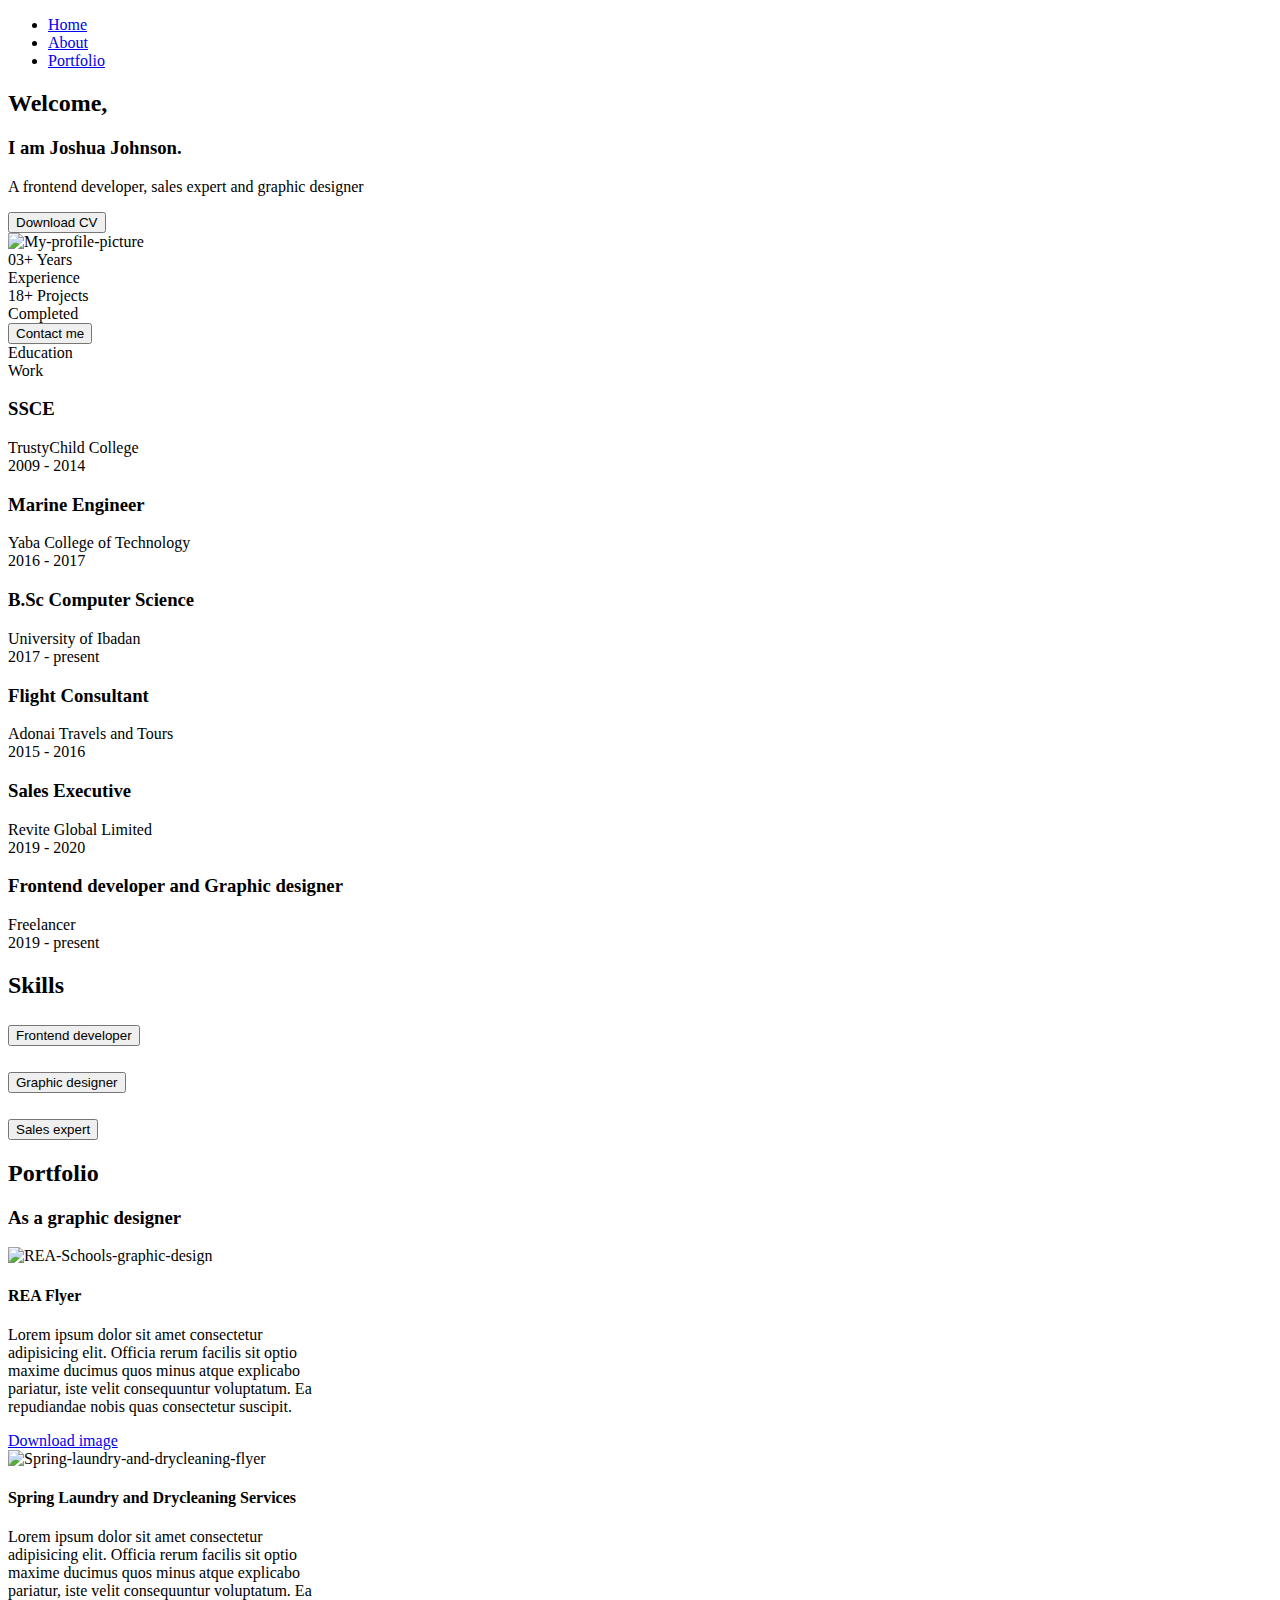
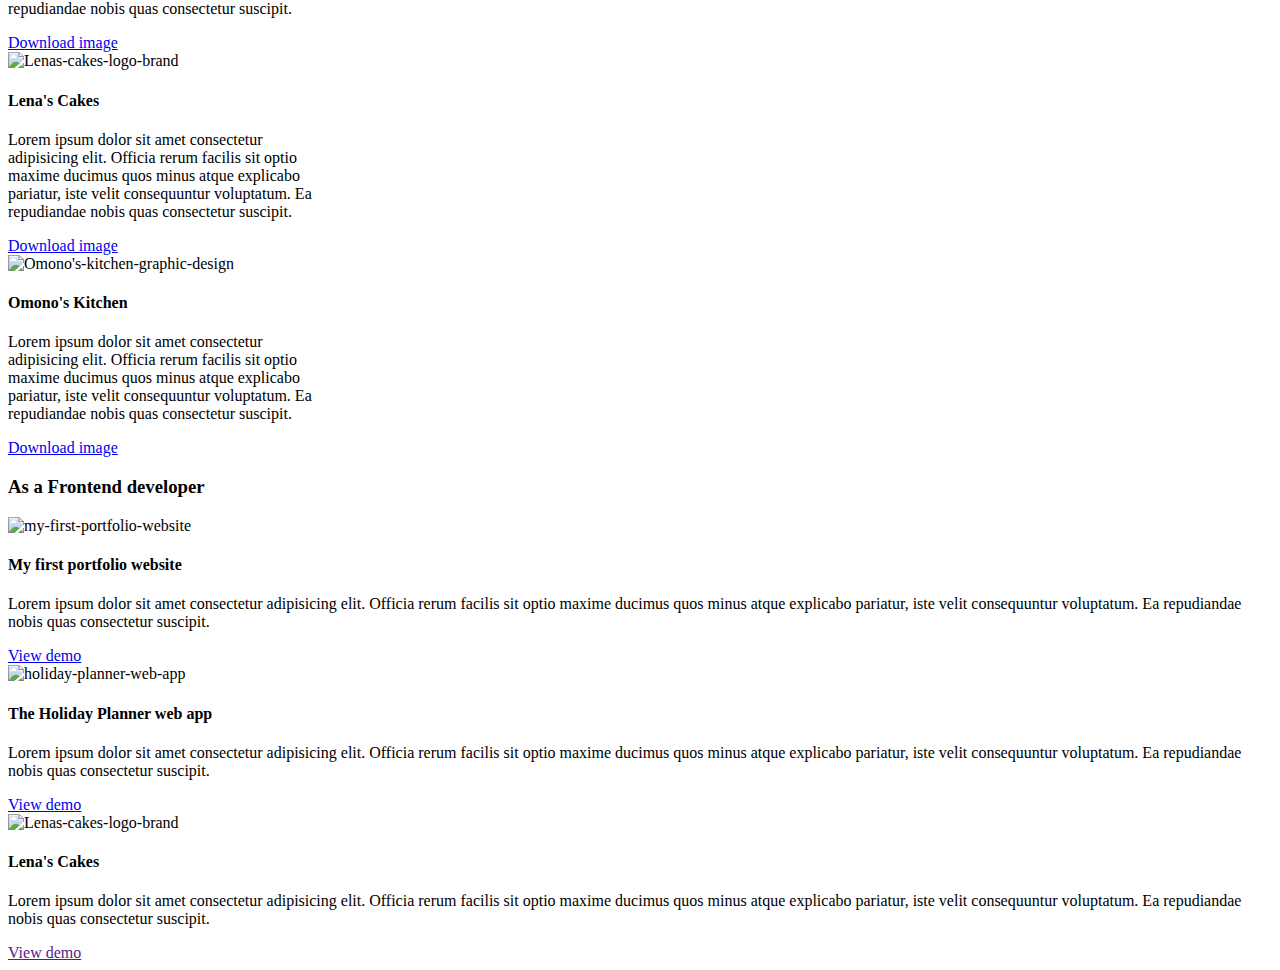
==== portfolio.html @ 2b6345bd "Add files via upload" ====
<!DOCTYPE html>
<html lang="en">
<head>
    <meta charset="UTF-8">
    <meta name="viewport" content="width=device-width, initial-scale=1.0">
    <meta http-equiv="X-UA-Compatible" content="IE=edge">
    <title>Joshua's Portfolio</title>
    <link rel="stylesheet" href="css/bootstrap.min.css">
    <link rel="stylesheet" href="css/portfolio.css">
    <script src="https://kit.fontawesome.com/d2d33bd796.js" crossorigin="anonymous"></script>
    <link rel="stylesheet" href="font-awesome-4.7.0/css/font-awesome.min.css">
    <link rel="stylesheet" href="css/swiper-bundle.min.css"> 
</head>
<body>
    <header class="header" id="header">
        <nav class="container nav">
            <!-- <a href="#" class="nav_logo">Joshua</a> -->

            <div class="nav_menu" id="nav-menu">
                <ul class="nav_list grid">
                    <li class="nav_item">
                        <a href="#home" class="nav_link"><i class="fa fa-home nav_icon" aria-hidden="true"></i>Home</a>
                    </li>
                    <li class="nav_item">
                        <a href="#about" class="nav_link"><i class="fa fa-user nav_icon" aria-hidden="true"></i>About</a>
                    </li>
                    <li class="nav_item">
                        <a href="#portfolio" class="nav_link"><i class="fa fa-briefcase nav_icon" aria-hidden="true"></i>Portfolio</a>
                    </li>
                </ul>
                <i class="fa fa-times nav_close d-lg-none" id="nav-close" aria-hidden="true"></i>
            </div>
            <div class="nav_btns">
                <div class="nav_toggle d-lg-none" id="nav-toggle">
                    <i class="fa fa-bars" aria-hidden="true"></i>
                </div>
            </div>

        </nav>
    </header>

    <!-- HOME SECTION OF PAGE -->
    <section class="home-section section" id="home">
    <div class="container row">
        <div class="home-data col-sm-12 col-lg-6">
        <h2 class="section-header">Welcome,</h2>
        <h3 class="section-subheader">I am Joshua Johnson.</h3>
        <p class="section-description">A frontend developer, sales expert and graphic designer</p>
        <a href="assets/Joshua's resume.pdf" download><button class="btn btn-home">Download CV
            <i class="fa fa-download" aria-hidden="true"></i>
        </button></a>
        </div>
        <div class="profile-img col-sm-12 col-lg-6">
            <img src="images/profile-pic.png" alt="My-profile-picture">      
        </div>
        <div class="info row">
            <div class="exp_info col-6">
                <span class="exp_info-years">
                    03+
                </span>
                <span class="exp_info-description">
                    Years <br> Experience
                </span>
            </div>

            <div class="exp_info col-6">
                <span class="exp_info-years">
                    18+
                </span>
                <span class="exp_info-description">
                    Projects <br> Completed
                </span>
            </div>
        </div>
        <div class="info-btn">
            <button class="btn btn-home">Contact me
                <i class="fa fa-envelope" aria-hidden="true"></i>
            </button>
        </div>
    </div>
    </section>

    <!-- ---ABOUT SECTION OF THE PAGE--- -->
    <section class="about-section section" id="about">
        <div class="container row">
            <!-- ----EDUCATION AND WORK EXPERIENCE---- -->
            <div class="edu-exp">
                <div class="edu-btn btn selected edu underline" data-target="#education">
                    <i class="fa fa-graduation-cap exp-icon" aria-hidden="true"></i>
                    Education
                </div>

                <div class="edu-btn btn work" data-target="#work">
                    <i class="fa fa-briefcase exp-icon" aria-hidden="true"></i>
                    Work
                </div>
            </div>

                <div class="edu-sections">
            <!-- ----EDUCATIONAL EXPERIENCE---- -->
                    <div class="edu-content selected" data-content id="education">
                <!-- ----EDUCATIONAL EXPERIENCE 1---- -->
                        <div class="edu-data">
                            <div>
                                <h3 class="edu-title">SSCE</h3>
                                    <span class="edu-subtitle">
                                        TrustyChild College
                                    </span>
                            <div class="edu-calendar text-muted">
                                <i class="fa fa-calendar" aria-hidden="true"></i>
                                2009 - 2014
                            </div>
                        </div>
                        <div>
                            <span class="edu-rounder"></span>
                            <span class="edu-line"></span>
                        </div>
                    </div>
                     <!-- ----EDUCATIONAL EXPERIENCE 2---- -->
                        <div class="edu-data">
                            <div></div>
                            <div>
                                <span class="edu-rounder"></span>
                                <span class="edu-line"></span>
                            </div>
                            <div>
                                <h3 class="edu-title">Marine Engineer</h3>
                                    <span class="edu-subtitle">
                                        Yaba College of Technology
                                    </span>
                            <div class="edu-calendar text-muted">
                                <i class="fa fa-calendar" aria-hidden="true"></i>
                                2016 - 2017
                            </div>
                            </div>
                    </div>
                     <!-- ----EDUCATIONAL EXPERIENCE 3---- -->
                        <div class="edu-data">
                            <div>
                                <h3 class="edu-title">B.Sc Computer Science</h3>
                                    <span class="edu-subtitle">
                                       University of Ibadan
                                    </span>
                            <div class="edu-calendar text-muted">
                                <i class="fa fa-calendar" aria-hidden="true"></i>
                                2017 - present
                            </div>
                            </div>
                        <div>
                            <span class="edu-rounder"></span>
                            <!-- <span class="edu-line"></span> -->
                        </div>
                    </div>
                    </div> <!-- ---- END OF EDUCATIONAL EXPERIENCE---- -->

                    <!-- ----WORK EXPERIENCE---- -->
                    <div class="edu-content" data-content id="work">
                    <!-- ----WORK EXPERIENCE 1---- -->
                    <div class="edu-data">
                        <div>
                            <h3 class="edu-title">Flight Consultant</h3>
                                <span class="edu-subtitle">
                                   Adonai Travels and Tours
                                </span>
                        <div class="edu-calendar text-muted">
                            <i class="fa fa-calendar" aria-hidden="true"></i>
                            2015 - 2016
                        </div>
                        </div>
                    <div>
                        <span class="edu-rounder"></span>
                        <span class="edu-line"></span>
                    </div>
                </div>
                <!-- ---WORK EXPERIENCE 2---- -->
                <div class="edu-data">
                    <div></div>
                    <div>
                        <span class="edu-rounder"></span>
                        <span class="edu-line"></span>
                    </div>
                    <div>
                        <h3 class="edu-title">Sales Executive</h3>
                            <span class="edu-subtitle">
                               Revite Global Limited
                            </span>
                    <div class="edu-calendar text-muted">
                        <i class="fa fa-calendar" aria-hidden="true"></i>
                        2019 - 2020
                    </div>
                    </div>
            </div>
              <!-- ---WORK EXPERIENCE 3---- -->
              <div class="edu-data">
                  <div></div>
                  <div>
                    <span class="edu-rounder"></span>
                    <!-- <span class="edu-line"></span> -->
                  </div>
                <div>
                    <h3 class="edu-title">Frontend developer and Graphic designer</h3>
                        <span class="edu-subtitle">
                           Freelancer
                        </span>
                <div class="edu-calendar text-muted">
                    <i class="fa fa-calendar" aria-hidden="true"></i>
                    2019 - present
                </div>
                </div>

                </div>
                <!-- ----END OF WORK EXPERIENCE---- -->
                </div>
                </div><!-- ----END OF EDUCATION AND WORK EXPERIENCE---- -->

                <!-- ----SKILLS---- -->
                <h2 class="section-header skills-section">Skills</h2>
                <div class="container skills-container row">
                        <div class="skills-content" id="skills">
                            <!-- ----SKILLS 1--- -->
                            <div class="accordion" id="accordionExample">
                                <div class="accordion-item">
                                  <h2 class="accordion-header" id="headingOne">
                                    <button class="accordion-button" type="button" data-bs-toggle="collapse" data-bs-target="#collapseOne" aria-expanded="true" aria-controls="collapseOne">
                                      Frontend developer
                                    </button>
                                  </h2>
                                  <div id="collapseOne" class="accordion-collapse collapse show" aria-labelledby="headingOne" data-bs-parent="#accordionExample">
                                    <div class="accordion-body row">
                                        <div class="col-4 skill-icon"><i class="fa fa-calendar" aria-hidden="true"></i></div>
                                        <div class="col-4 skill-icon"><i class="fa fa-calendar" aria-hidden="true"></i></div>
                                        <div class="col-4 skill-icon"><i class="fa fa-calendar" aria-hidden="true"></i></div>
                                        <div class="col-4 skill-icon"><i class="fa fa-calendar" aria-hidden="true"></i></div>
                                    </div>
                                  </div>
                                </div>
                                <div class="accordion-item">
                                  <h2 class="accordion-header" id="headingTwo">
                                    <button class="accordion-button collapsed" type="button" data-bs-toggle="collapse" data-bs-target="#collapseTwo" aria-expanded="false" aria-controls="collapseTwo">
                                      Graphic designer
                                    </button>
                                  </h2>
                                  <div id="collapseTwo" class="accordion-collapse collapse" aria-labelledby="headingTwo" data-bs-parent="#accordionExample">
                                    <div class="accordion-body row">
                                        <div class="col-4 skill-icon"><i class="fa fa-calendar" aria-hidden="true"></i></div>
                                        <div class="col-4 skill-icon"><i class="fa fa-calendar" aria-hidden="true"></i></div>
                                        <div class="col-4 skill-icon"><i class="fa fa-calendar" aria-hidden="true"></i></div>
                                        <div class="col-4 skill-icon"><i class="fa fa-calendar" aria-hidden="true"></i></div>
                                    </div>
                                  </div>
                                </div>
                                <div class="accordion-item">
                                  <h2 class="accordion-header" id="headingThree">
                                    <button class="accordion-button collapsed" type="button" data-bs-toggle="collapse" data-bs-target="#collapseThree" aria-expanded="false" aria-controls="collapseThree">
                                      Sales expert
                                    </button>
                                  </h2>
                                  <div id="collapseThree" class="accordion-collapse collapse" aria-labelledby="headingThree" data-bs-parent="#accordionExample">
                                    <div class="accordion-body row">
                                        <div class="col-4 skill-icon"><i class="fa fa-calendar" aria-hidden="true"></i></div>
                                        <div class="col-4 skill-icon"><i class="fa fa-calendar" aria-hidden="true"></i></div>
                                        <div class="col-4 skill-icon"><i class="fa fa-calendar" aria-hidden="true"></i></div>
                                        <div class="col-4 skill-icon"><i class="fa fa-calendar" aria-hidden="true"></i></div>
                                    </div>
                                  </div>
                                </div>
                              </div>
                              
                    </div><!-- ----END OF SKILLS SECTION--- -->
                    </div><!-- ----END OF SKILLS CONTAINER--- -->
            </div><!-- ----END OF ABOUT CONTAINER---- -->
    </section><!-- ----END OF ABOUT SECTION---- -->

    <!-- -----PORTFOLIO SECTION OF THE PAGE----- -->
    <section class="portfolio-section section" id="portfolio">
        <div class="container row portfolio-container">
            <h2 class="section-header skills-section">Portfolio</h2>
            <!-- PORTFOLIO AS A GRAPHIC DESIGNER----- -->
            <h3 class="section-subheader graphic-skill">As a graphic designer</h3>
            <span class="arrow-down-one"><i class="fa fa-sort-desc arrow-down-one-icon" aria-hidden="true"></i></span>
            <div class="swiper mySwiper graphic-container"> <!--SWIPER CONTAINER FOR GRAPHIC DESIGNER PORTFOLIO -->
            <div class="swiper-wrapper">
            <!-- GRAPHIC DESINGER PORTFOLIO 1---- -->
            <div class="card col-3 swiper-slide" style="width: 20rem;">
                <img src="images/Graphics/REA_1200.jpg" alt="REA-Schools-graphic-design" class="card-img-top">
                <div class="card-body">
                <h4 class="card-title">REA Flyer</h4>
                <p class="card-text">Lorem ipsum dolor sit amet consectetur adipisicing elit. 
                    Officia rerum facilis sit optio maxime ducimus quos minus atque explicabo pariatur, 
                    iste velit consequuntur voluptatum. Ea repudiandae nobis quas consectetur suscipit.
                </p>
                <a href="images/Graphics/REA_1200.jpg" class="btn" download>Download image</a>
                </div>
            </div> <!-- ---END OF GRAPHIC DESIGNER PORTFOLIO 1---- -->

            <!-- GRAPHIC DESINGER PORTFOLIO 2---- -->
            <div class="card col-3 swiper-slide" style="width: 20rem;">
                <img src="images/Graphics/Spring_1200.jpg" alt="Spring-laundry-and-drycleaning-flyer" class="card-img-top">
                <div class="card-body">
                <h4 class="card-title">Spring Laundry and Drycleaning Services</h4>
                <p class="card-text">Lorem ipsum dolor sit amet consectetur adipisicing elit. 
                    Officia rerum facilis sit optio maxime ducimus quos minus atque explicabo pariatur, 
                    iste velit consequuntur voluptatum. Ea repudiandae nobis quas consectetur suscipit.
                </p>
                <a href="images/Graphics/Spring_1200.jpg" class="btn" download>Download image</a>
                </div>
            </div> <!-- ---END OF GRAPHIC DESIGNER PORTFOLIO 2---- -->

            <!-- GRAPHIC DESINGER PORTFOLIO 3---- -->
            <div class="card col-3 swiper-slide" style="width: 20rem;">
                <img src="images/Graphics/Lenascakes_1200.jpg" alt="Lenas-cakes-logo-brand" class="card-img-top">
                <div class="card-body">
                <h4 class="card-title">Lena&apos;s Cakes</h4>
                <p class="card-text">Lorem ipsum dolor sit amet consectetur adipisicing elit. 
                    Officia rerum facilis sit optio maxime ducimus quos minus atque explicabo pariatur, 
                    iste velit consequuntur voluptatum. Ea repudiandae nobis quas consectetur suscipit.
                </p>
                <a href="images/Graphics/Lenascakes_1200.jpg" class="btn" download>Download image</a>
                </div>
            </div> <!-- ---END OF GRAPHIC DESIGNER PORTFOLIO 3---- -->
            
             <!-- GRAPHIC DESINGER PORTFOLIO 4---- -->
             <div class="card col-3 swiper-slide" style="width: 20rem;">
                <img src="images/Graphics/Omono_1200.jpg" alt="Omono's-kitchen-graphic-design" class="card-img-top">
                <div class="card-body">
                <h4 class="card-title">Omono&apos;s Kitchen</h4>
                <p class="card-text">Lorem ipsum dolor sit amet consectetur adipisicing elit. 
                    Officia rerum facilis sit optio maxime ducimus quos minus atque explicabo pariatur, 
                    iste velit consequuntur voluptatum. Ea repudiandae nobis quas consectetur suscipit.
                </p>
                <a href="images/Graphics/REA_1200.jpg" class="btn" download>Download image</a>
                </div>
            </div> <!-- ---END OF GRAPHIC DESIGNER PORTFOLIO 4---- -->
            </div>
            <div class="swiper-button-next"></div>
            <div class="swiper-button-prev"></div>
            <div class="swiper-pagination"></div>
            </div> <!--END OF SWIPER CONTAINER FOR GRAPHIC DESIGNER PORTFOLIO -->

             <!-- PORTFOLIO AS A FRONTEND DEVELOPER----- -->
             <h3 class="section-subheader graphic-skill">As a Frontend developer</h3>
             <span class="arrow-down-two"><i class="fa fa-sort-desc arrow-down-two-icon" aria-hidden="true"></i></span>
             <div class="swiper mySwiper frontend-container">
                 <div class="swiper-wrapper">
             <!-- FRONTEND DEVELOPER PORTFOLIO 1---- -->
             <div class="card col-3 swiper-slide">
                 <img src="images/Frontend/myportfolio.png" alt="my-first-portfolio-website" class="card-img-top">
                 <div class="card-body">
                 <h4 class="card-title">My first portfolio website</h4>
                 <p class="card-text">Lorem ipsum dolor sit amet consectetur adipisicing elit. 
                     Officia rerum facilis sit optio maxime ducimus quos minus atque explicabo pariatur, 
                     iste velit consequuntur voluptatum. Ea repudiandae nobis quas consectetur suscipit.
                 </p>
                 <a href="https://www.powtech.xyz" class="btn" target="_blank">View demo</a>
                 </div>
             </div> <!-- ---END OF FRONTEND DEVELOPER PORTFOLIO 1---- -->
 
             <!-- FRONTEND DEVELOPER PORTFOLIO 2---- -->
             <div class="card col-3 swiper-slide">
                 <img src="images/Frontend/hp_large.jpg" alt="holiday-planner-web-app" class="card-img-top">
                 <div class="card-body">
                 <h4 class="card-title">The Holiday Planner web app</h4>
                 <p class="card-text">Lorem ipsum dolor sit amet consectetur adipisicing elit. 
                     Officia rerum facilis sit optio maxime ducimus quos minus atque explicabo pariatur, 
                     iste velit consequuntur voluptatum. Ea repudiandae nobis quas consectetur suscipit.
                 </p>
                 <a href="https://leovihildo.github.io" class="btn" target="_blank">View demo</a>
                 </div>
             </div> <!-- ---END OF FRONTEND DEVELOPER PORTFOLIO 2---- -->
 
             <!-- FRONTEND DEVELOPER PORTFOLIO 3---- -->
             <div class="card col-3 swiper-slide">
                 <img src="images/Frontend/" alt="Lenas-cakes-logo-brand" class="card-img-top">
                 <div class="card-body">
                 <h4 class="card-title">Lena&apos;s Cakes</h4>
                 <p class="card-text">Lorem ipsum dolor sit amet consectetur adipisicing elit. 
                     Officia rerum facilis sit optio maxime ducimus quos minus atque explicabo pariatur, 
                     iste velit consequuntur voluptatum. Ea repudiandae nobis quas consectetur suscipit.
                 </p>
                 <a href="" class="btn" target="_blank">View demo</a>
                 </div>
             </div> <!-- ---END OF FRONTEND DEVELOPER PORTFOLIO 3---- -->
             </div>
             <div class="swiper-button-next"></div>
            <div class="swiper-button-prev"></div>
            <div class="swiper-pagination"></div>
            </div>

        </div> <!-- -----END OF PORTFOLIO CONTAINER----- -->
    </section> <!-- -----END OF PORTFOLIO SECTION---- -->
    
    <script src="js/main.js"></script>
    <script src="js/swiper-bundle.min.js"></script>
    <script src="js/jQuery v3.6.0.js"></script>
    <script src="js/bootstrap.min.js"></script>
</body>
</html>
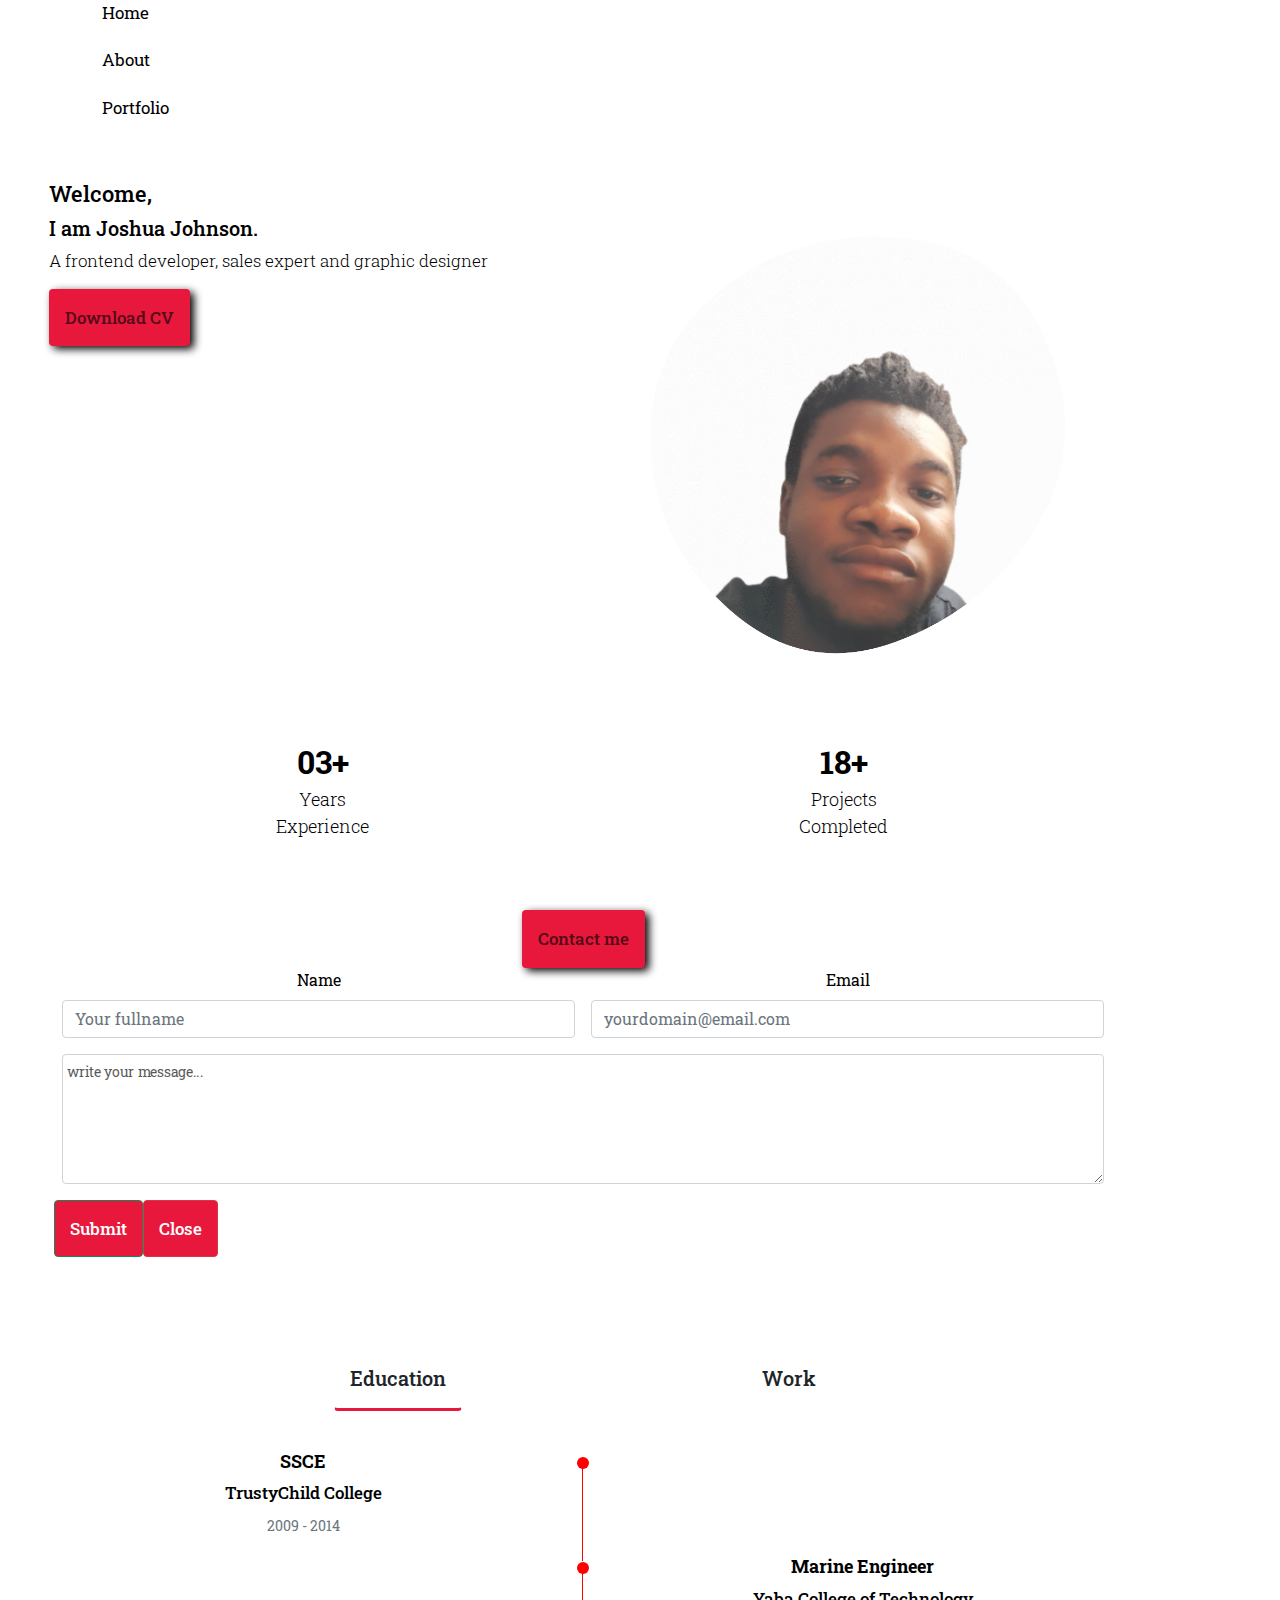
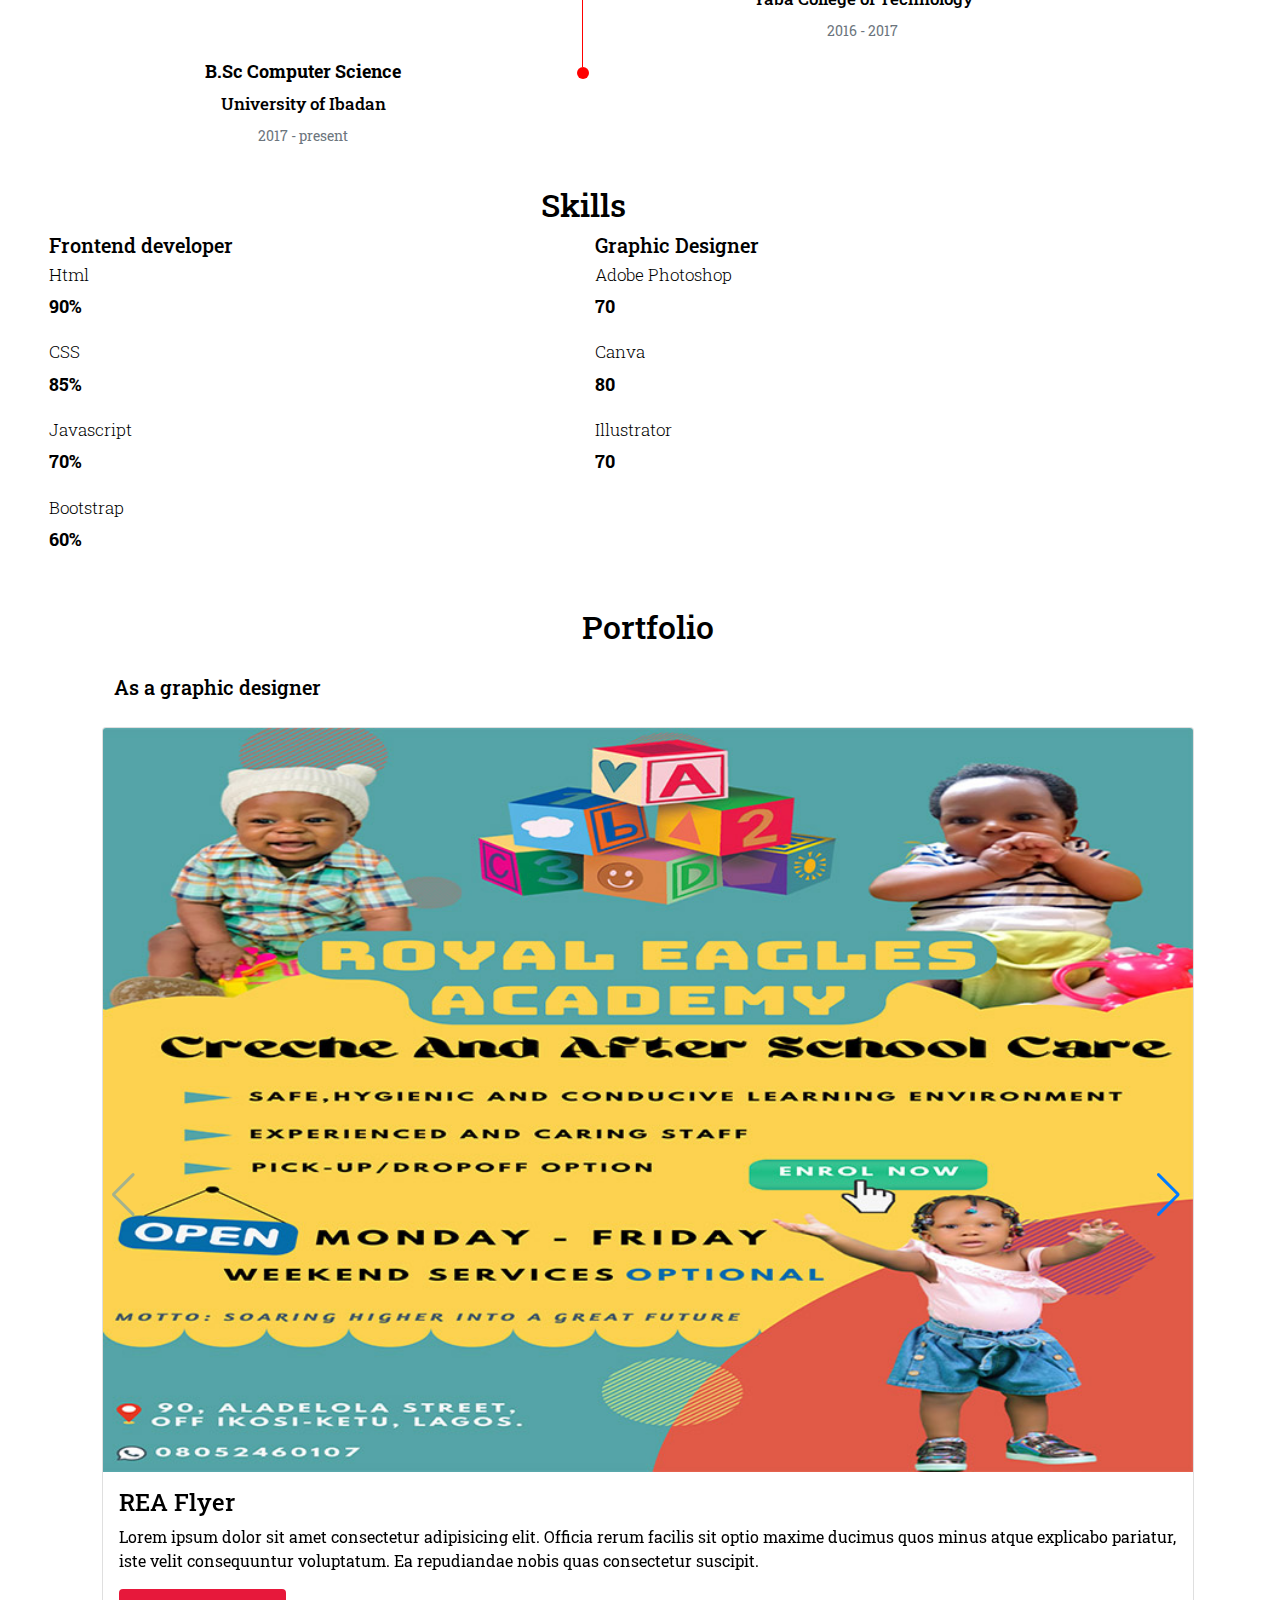
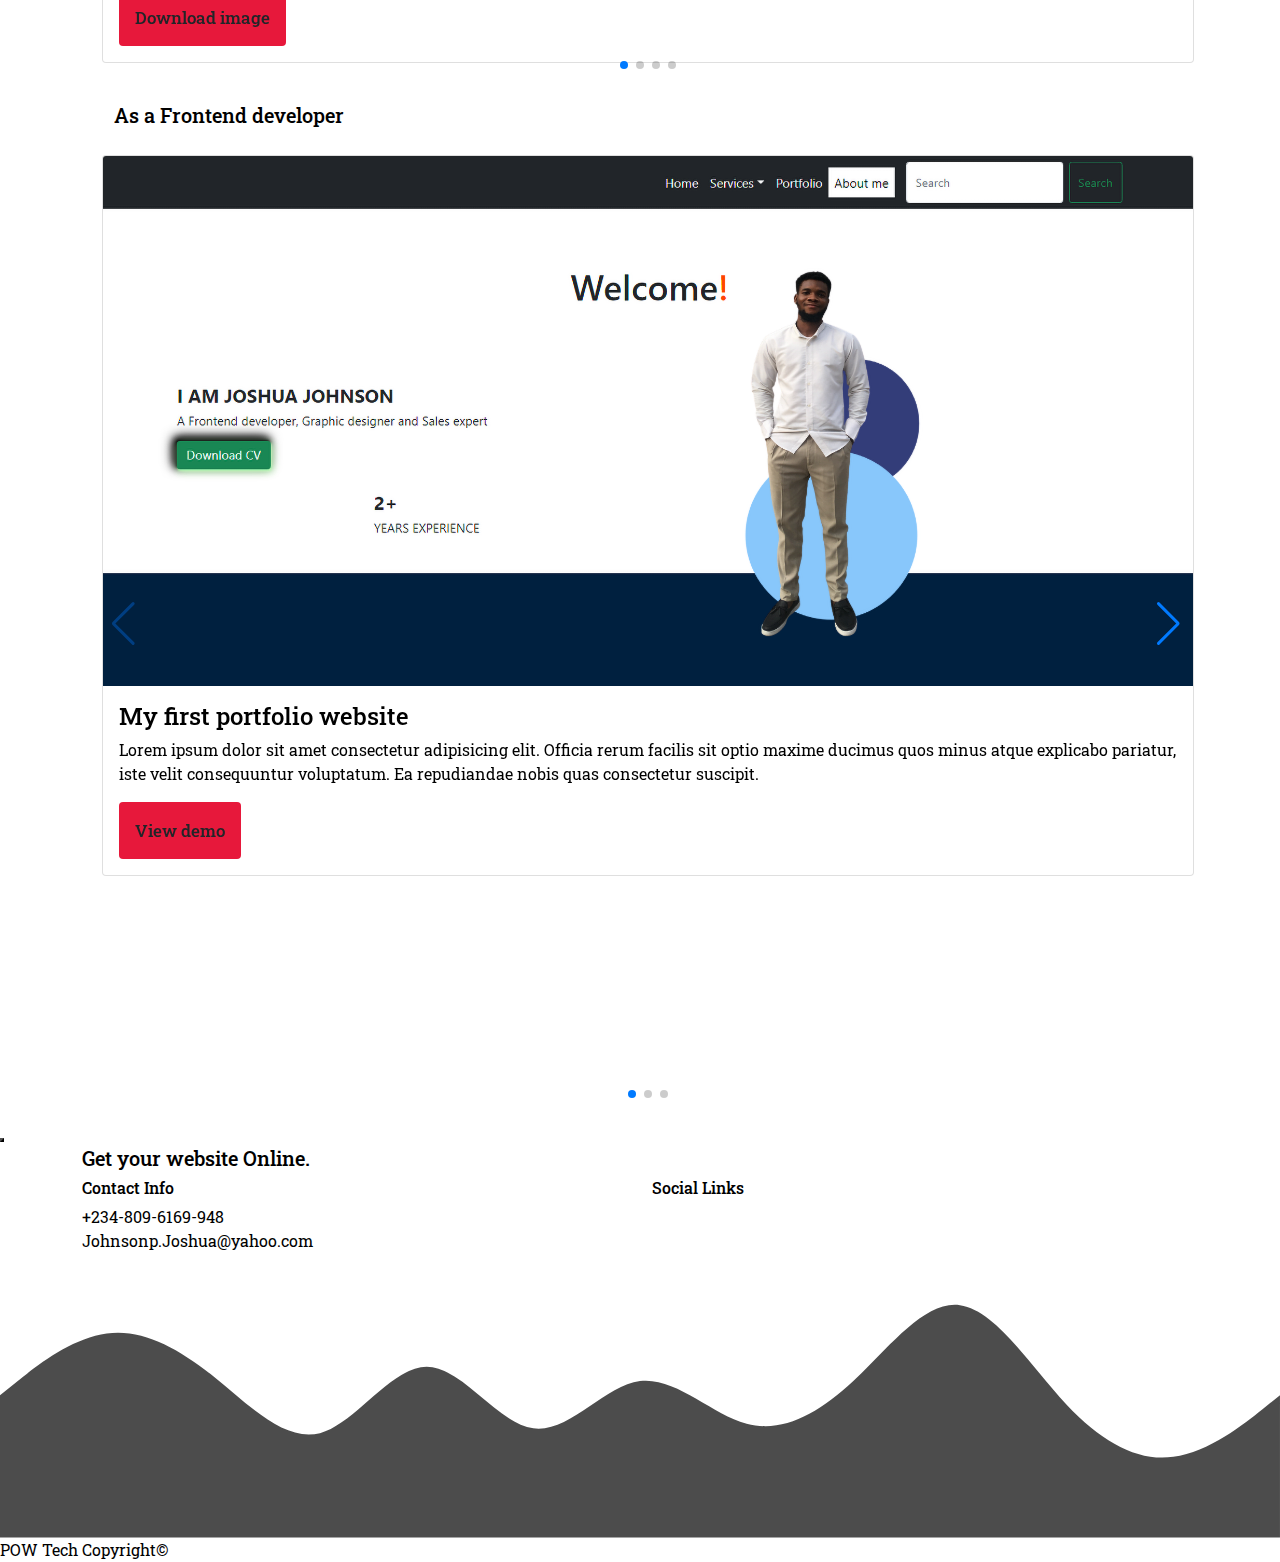
==== commit f9cc7726: "Add files via upload" ====
--- a/portfolio.html
+++ b/portfolio.html
@@ -9,7 +9,7 @@
     <link rel="stylesheet" href="css/portfolio.css">
     <script src="https://kit.fontawesome.com/d2d33bd796.js" crossorigin="anonymous"></script>
     <link rel="stylesheet" href="font-awesome-4.7.0/css/font-awesome.min.css">
-    <link rel="stylesheet" href="css/swiper-bundle.min.css"> 
+    <link rel="stylesheet" href="https://unpkg.com/swiper/swiper-bundle.min.css"/>
 </head>
 <body>
     <header class="header" id="header">
@@ -19,23 +19,22 @@
             <div class="nav_menu" id="nav-menu">
                 <ul class="nav_list grid">
                     <li class="nav_item">
-                        <a href="#home" class="nav_link"><i class="fa fa-home nav_icon" aria-hidden="true"></i>Home</a>
+                        <a href="#home" class="nav_link"><i class="icon fa fa-home-alt"></i>Home</a>
                     </li>
                     <li class="nav_item">
-                        <a href="#about" class="nav_link"><i class="fa fa-user nav_icon" aria-hidden="true"></i>About</a>
+                        <a href="#about" class="nav_link"><i class="icon fas fa-user-alt"></i>About</a>
                     </li>
                     <li class="nav_item">
-                        <a href="#portfolio" class="nav_link"><i class="fa fa-briefcase nav_icon" aria-hidden="true"></i>Portfolio</a>
+                        <a href="#portfolio" class="nav_link"><i class="icon fas fa-briefcase"></i>Portfolio</a>
                     </li>
                 </ul>
-                <i class="fa fa-times nav_close d-lg-none" id="nav-close" aria-hidden="true"></i>
+                <i class="icon fas fa-times nav_close d-lg-none" id="nav-close"></i>
             </div>
             <div class="nav_btns">
                 <div class="nav_toggle d-lg-none" id="nav-toggle">
-                    <i class="fa fa-bars" aria-hidden="true"></i>
-                </div>
-            </div>
-
+                    <i class="icon fa fa-bars"></i>
+                </div>
+            </div>
         </nav>
     </header>
 
@@ -47,7 +46,7 @@
         <h3 class="section-subheader">I am Joshua Johnson.</h3>
         <p class="section-description">A frontend developer, sales expert and graphic designer</p>
         <a href="assets/Joshua's resume.pdf" download><button class="btn btn-home">Download CV
-            <i class="fa fa-download" aria-hidden="true"></i>
+            <i class="icon fas fa-download"></i>
         </button></a>
         </div>
         <div class="profile-img col-sm-12 col-lg-6">
@@ -62,7 +61,6 @@
                     Years <br> Experience
                 </span>
             </div>
-
             <div class="exp_info col-6">
                 <span class="exp_info-years">
                     18+
@@ -73,9 +71,28 @@
             </div>
         </div>
         <div class="info-btn">
-            <button class="btn btn-home">Contact me
-                <i class="fa fa-envelope" aria-hidden="true"></i>
+            <button class="btn btn-home" id="contact">Contact me
+                <i class="icon fas fa-envelope"></i>
             </button>
+            <div class="hidden-form">
+            <form action="https://formsubmit.co/johnsonp.joshua@yahoo.com" method="POST" class="row g-3">
+                <div class="col-md-6">
+                    <label for="inputText4" class="form-label">Name</label>
+                    <input id="inputText4" type="text" class="form-control" placeholder="Your fullname">
+                </div>
+                <div class="col-md-6">
+                    <label for="inputEmail4" class="form-label">Email</label>
+                    <input id="inputEmail4" type="email" class="form-control" placeholder="yourdomain@email.com" required>
+                </div>
+                <div class="col-12 form-floating">
+                    <textarea id="floatingTextarea2" class="form-control" style="height: 130px;" required></textarea>
+                    <label style="color: #000;" for="floatingTextarea2">write your message...</label>
+                </div>
+                <input type="hidden" name="_next" value="Thanks.html">
+                <button id="email" type="submit" class="btn btn-success">Submit</button>
+                <button id="email" type="submit" class="btn btn-danger btn-close-form">Close</button>
+            </form>
+            </div>
         </div>
     </div>
     </section>
@@ -86,12 +103,12 @@
             <!-- ----EDUCATION AND WORK EXPERIENCE---- -->
             <div class="edu-exp">
                 <div class="edu-btn btn selected edu underline" data-target="#education">
-                    <i class="fa fa-graduation-cap exp-icon" aria-hidden="true"></i>
+                    <i class="icon fas fa-graduation-cap exp-icon"></i>
                     Education
                 </div>
 
                 <div class="edu-btn btn work" data-target="#work">
-                    <i class="fa fa-briefcase exp-icon" aria-hidden="true"></i>
+                    <i class="icon fas fa-briefcase exp-icon"></i>
                     Work
                 </div>
             </div>
@@ -107,7 +124,7 @@
                                         TrustyChild College
                                     </span>
                             <div class="edu-calendar text-muted">
-                                <i class="fa fa-calendar" aria-hidden="true"></i>
+                                <i class="icon fa fa-calendar" aria-hidden="true"></i>
                                 2009 - 2014
                             </div>
                         </div>
@@ -129,7 +146,7 @@
                                         Yaba College of Technology
                                     </span>
                             <div class="edu-calendar text-muted">
-                                <i class="fa fa-calendar" aria-hidden="true"></i>
+                                <i class="icon fa fa-calendar" aria-hidden="true"></i>
                                 2016 - 2017
                             </div>
                             </div>
@@ -142,7 +159,7 @@
                                        University of Ibadan
                                     </span>
                             <div class="edu-calendar text-muted">
-                                <i class="fa fa-calendar" aria-hidden="true"></i>
+                                <i class="icon fa fa-calendar" aria-hidden="true"></i>
                                 2017 - present
                             </div>
                             </div>
@@ -163,7 +180,7 @@
                                    Adonai Travels and Tours
                                 </span>
                         <div class="edu-calendar text-muted">
-                            <i class="fa fa-calendar" aria-hidden="true"></i>
+                            <i class="icon fa fa-calendar" aria-hidden="true"></i>
                             2015 - 2016
                         </div>
                         </div>
@@ -185,7 +202,7 @@
                                Revite Global Limited
                             </span>
                     <div class="edu-calendar text-muted">
-                        <i class="fa fa-calendar" aria-hidden="true"></i>
+                        <i class="icon fa fa-calendar" aria-hidden="true"></i>
                         2019 - 2020
                     </div>
                     </div>
@@ -203,7 +220,7 @@
                            Freelancer
                         </span>
                 <div class="edu-calendar text-muted">
-                    <i class="fa fa-calendar" aria-hidden="true"></i>
+                    <i class="icon fa fa-calendar" aria-hidden="true"></i>
                     2019 - present
                 </div>
                 </div>
@@ -215,58 +232,108 @@
 
                 <!-- ----SKILLS---- -->
                 <h2 class="section-header skills-section">Skills</h2>
-                <div class="container skills-container row">
-                        <div class="skills-content" id="skills">
-                            <!-- ----SKILLS 1--- -->
-                            <div class="accordion" id="accordionExample">
-                                <div class="accordion-item">
-                                  <h2 class="accordion-header" id="headingOne">
-                                    <button class="accordion-button" type="button" data-bs-toggle="collapse" data-bs-target="#collapseOne" aria-expanded="true" aria-controls="collapseOne">
-                                      Frontend developer
-                                    </button>
-                                  </h2>
-                                  <div id="collapseOne" class="accordion-collapse collapse show" aria-labelledby="headingOne" data-bs-parent="#accordionExample">
-                                    <div class="accordion-body row">
-                                        <div class="col-4 skill-icon"><i class="fa fa-calendar" aria-hidden="true"></i></div>
-                                        <div class="col-4 skill-icon"><i class="fa fa-calendar" aria-hidden="true"></i></div>
-                                        <div class="col-4 skill-icon"><i class="fa fa-calendar" aria-hidden="true"></i></div>
-                                        <div class="col-4 skill-icon"><i class="fa fa-calendar" aria-hidden="true"></i></div>
-                                    </div>
-                                  </div>
+                <div class="container skills-container">
+                    <!-- ----SKILLS CONTENT---- -->
+                    <div class="skills-content row">
+                        <!-- ----FRONTEND DEVELOPER SKILLS---- -->
+                       <div class="skills-title col-sm-12 col-md-6">
+                           <h3 class="section-subheader">Frontend developer</h3>
+                       <div class="skills-list grid">
+                            <!-- ----FRONTEND SKILL 1---- -->
+                           <div class="skills-data">
+                               <div class="skill">
+                                   <h4 class="section-description skill-name">Html</h4>
+                                   <span class="skills-num">90%</span>
+                               </div>
+                               <div class="skills-bar">
+                                   <span class="skills-percentage" style="width: 90%;"></span>
+                               </div>
+                           </div>
+                            <!-- ----END OF FRONTEND SKILL 1---- -->
+
+                             <!-- ----FRONTEND SKILL 2---- -->
+                           <div class="skills-data">
+                            <div class="skill">
+                                <h4 class="section-description skill-name">CSS</h4>
+                                <span class="skills-num">85%</span>
+                            </div>
+                            <div class="skills-bar">
+                                <span class="skills-percentage" style="width: 85%;"></span>
+                            </div>
+                        </div>
+                         <!-- ----END OF FRONTEND SKILL 2---- -->
+
+                          <!-- ----FRONTEND SKILL 3---- -->
+                          <div class="skills-data">
+                            <div class="skill">
+                                <h4 class="section-description skill-name">Javascript</h4>
+                                <span class="skills-num">70%</span>
+                            </div>
+                            <div class="skills-bar">
+                                <span class="skills-percentage" style="width: 70%;"></span>
+                            </div>
+                        </div>
+                         <!-- ----END OF FRONTEND SKILL 3---- -->
+
+                          <!-- ----FRONTEND SKILL 4---- -->
+                          <div class="skills-data">
+                            <div class="skill">
+                                <h4 class="section-description skill-name">Bootstrap</h4>
+                                <span class="skills-num">60%</span>
+                            </div>
+                            <div class="skills-bar">
+                                <span class="skills-percentage" style="width: 60%;"></span>
+                            </div>
+                        </div><!-- ----END OF FRONTEND SKILL 4---- -->
+                       </div>
+                       </div>
+                        <!-- ----END OF FRONTEND SKILL 4---- -->
+
+
+                         <!-- ----GRAPHIC DESIGNER SKILLS---- -->
+                         <div class="skills-title col-sm-12 col-md-6">
+                            <h3 class="section-subheader">Graphic Designer</h3>
+                        
+                        <div class="skills-list grid">
+                             <!-- -----GRAPHIC DESIGNER SKILL 1---- -->
+                            <div class="skills-data">
+                                <div class="skill">
+                                    <h4 class="section-description skill-name">Adobe Photoshop</h4>
+                                    <!-- <span class="skills-num">70%</span> -->
                                 </div>
-                                <div class="accordion-item">
-                                  <h2 class="accordion-header" id="headingTwo">
-                                    <button class="accordion-button collapsed" type="button" data-bs-toggle="collapse" data-bs-target="#collapseTwo" aria-expanded="false" aria-controls="collapseTwo">
-                                      Graphic designer
-                                    </button>
-                                  </h2>
-                                  <div id="collapseTwo" class="accordion-collapse collapse" aria-labelledby="headingTwo" data-bs-parent="#accordionExample">
-                                    <div class="accordion-body row">
-                                        <div class="col-4 skill-icon"><i class="fa fa-calendar" aria-hidden="true"></i></div>
-                                        <div class="col-4 skill-icon"><i class="fa fa-calendar" aria-hidden="true"></i></div>
-                                        <div class="col-4 skill-icon"><i class="fa fa-calendar" aria-hidden="true"></i></div>
-                                        <div class="col-4 skill-icon"><i class="fa fa-calendar" aria-hidden="true"></i></div>
-                                    </div>
-                                  </div>
+                                <div class="circular-progress">
+                                    <div class="skills-percentage-circle">70</div>
                                 </div>
-                                <div class="accordion-item">
-                                  <h2 class="accordion-header" id="headingThree">
-                                    <button class="accordion-button collapsed" type="button" data-bs-toggle="collapse" data-bs-target="#collapseThree" aria-expanded="false" aria-controls="collapseThree">
-                                      Sales expert
-                                    </button>
-                                  </h2>
-                                  <div id="collapseThree" class="accordion-collapse collapse" aria-labelledby="headingThree" data-bs-parent="#accordionExample">
-                                    <div class="accordion-body row">
-                                        <div class="col-4 skill-icon"><i class="fa fa-calendar" aria-hidden="true"></i></div>
-                                        <div class="col-4 skill-icon"><i class="fa fa-calendar" aria-hidden="true"></i></div>
-                                        <div class="col-4 skill-icon"><i class="fa fa-calendar" aria-hidden="true"></i></div>
-                                        <div class="col-4 skill-icon"><i class="fa fa-calendar" aria-hidden="true"></i></div>
-                                    </div>
-                                  </div>
-                                </div>
-                              </div>
-                              
-                    </div><!-- ----END OF SKILLS SECTION--- -->
+                            </div>
+                             <!-- ----END OF GRAPHIC DESIGNER SKILL 1---- -->
+ 
+                              <!-- -----GRAPHIC DESIGNER SKILL 2---- -->
+                            <div class="skills-data">
+                             <div class="skill">
+                                 <h4 class="section-description skill-name">Canva</h4>
+                                 <!-- <span class="skills-num">80%</span> -->
+                             </div>
+                             <div class="circular-progress">
+                                 <div class="skills-percentage-circle">80</div>
+                             </div>
+                         </div>
+                          <!-- ----END OF GRAPHIC DESIGNER SKILL 2---- -->
+ 
+                           <!-- -----GRAPHIC DESIGNER SKILL 3---- -->
+                           <div class="skills-data">
+                             <div class="skill">
+                                 <h4 class="section-description skill-name">Illustrator</h4>
+                                 <!-- <span class="skills-num">70%</span> -->
+                             </div>
+                             <div class="circular-progress">
+                                 <div class="skills-percentage-circle">70</div>
+                             </div>
+                         </div>
+                          <!-- ----END OF GRAPHIC DESIGNER SKILL 3---- -->
+                          </div>
+                    </div><!-- ----END OF GRAPHIC DESIGNER SKILLS---- -->
+
+                    </div><!-- ----END OF SKILLS ROW CONTENT---- -->      
                     </div><!-- ----END OF SKILLS CONTAINER--- -->
             </div><!-- ----END OF ABOUT CONTAINER---- -->
     </section><!-- ----END OF ABOUT SECTION---- -->
@@ -277,7 +344,7 @@
             <h2 class="section-header skills-section">Portfolio</h2>
             <!-- PORTFOLIO AS A GRAPHIC DESIGNER----- -->
             <h3 class="section-subheader graphic-skill">As a graphic designer</h3>
-            <span class="arrow-down-one"><i class="fa fa-sort-desc arrow-down-one-icon" aria-hidden="true"></i></span>
+            <span class="arrow-down-one"><i class="icon fa fa-sort-desc arrow-down-one-icon" aria-hidden="true"></i></span>
             <div class="swiper mySwiper graphic-container"> <!--SWIPER CONTAINER FOR GRAPHIC DESIGNER PORTFOLIO -->
             <div class="swiper-wrapper">
             <!-- GRAPHIC DESINGER PORTFOLIO 1---- -->
@@ -332,14 +399,14 @@
                 </div>
             </div> <!-- ---END OF GRAPHIC DESIGNER PORTFOLIO 4---- -->
             </div>
-            <div class="swiper-button-next"></div>
-            <div class="swiper-button-prev"></div>
+            <div class="swiper-button-next d-none d-lg-block"></div>
+            <div class="swiper-button-prev d-none d-lg-block"></div>
             <div class="swiper-pagination"></div>
             </div> <!--END OF SWIPER CONTAINER FOR GRAPHIC DESIGNER PORTFOLIO -->
 
              <!-- PORTFOLIO AS A FRONTEND DEVELOPER----- -->
              <h3 class="section-subheader graphic-skill">As a Frontend developer</h3>
-             <span class="arrow-down-two"><i class="fa fa-sort-desc arrow-down-two-icon" aria-hidden="true"></i></span>
+             <span class="arrow-down-two"><i class="icon fa fa-sort-desc arrow-down-two-icon" aria-hidden="true"></i></span>
              <div class="swiper mySwiper frontend-container">
                  <div class="swiper-wrapper">
              <!-- FRONTEND DEVELOPER PORTFOLIO 1---- -->
@@ -351,7 +418,8 @@
                      Officia rerum facilis sit optio maxime ducimus quos minus atque explicabo pariatur, 
                      iste velit consequuntur voluptatum. Ea repudiandae nobis quas consectetur suscipit.
                  </p>
-                 <a href="https://www.powtech.xyz" class="btn" target="_blank">View demo</a>
+                 <a href="https://www.powtech.xyz" class="btn" target="_blank">View demo
+                 <i class="icon fas fa-external-link"></i></a>
                  </div>
              </div> <!-- ---END OF FRONTEND DEVELOPER PORTFOLIO 1---- -->
  
@@ -364,7 +432,8 @@
                      Officia rerum facilis sit optio maxime ducimus quos minus atque explicabo pariatur, 
                      iste velit consequuntur voluptatum. Ea repudiandae nobis quas consectetur suscipit.
                  </p>
-                 <a href="https://leovihildo.github.io" class="btn" target="_blank">View demo</a>
+                 <a href="https://leovihildo.github.io/Holiday-planner" class="btn" target="_blank">View demo
+                 <i class="icon fas fa-external-link"></i></a>
                  </div>
              </div> <!-- ---END OF FRONTEND DEVELOPER PORTFOLIO 2---- -->
  
@@ -377,21 +446,67 @@
                      Officia rerum facilis sit optio maxime ducimus quos minus atque explicabo pariatur, 
                      iste velit consequuntur voluptatum. Ea repudiandae nobis quas consectetur suscipit.
                  </p>
-                 <a href="" class="btn" target="_blank">View demo</a>
+                 <a href="" class="btn" target="_blank">View demo
+                 <i class="icon fas fa-external-link"></i></a>
                  </div>
              </div> <!-- ---END OF FRONTEND DEVELOPER PORTFOLIO 3---- -->
              </div>
-             <div class="swiper-button-next"></div>
-            <div class="swiper-button-prev"></div>
+             <div class="swiper-button-next d-none d-lg-block"></div>
+            <div class="swiper-button-prev d-none d-lg-block"></div>
             <div class="swiper-pagination"></div>
             </div>
 
         </div> <!-- -----END OF PORTFOLIO CONTAINER----- -->
     </section> <!-- -----END OF PORTFOLIO SECTION---- -->
+
+    <!-- -----BACK TO TOP BUTTON---- -->
+    <button type="button" id="btn-up" class="btn-up"><i class="fa fa-arrow-up" aria-hidden="true"></i></button>
+
+
+    <!-- -----FOOTER SECTION--- -->
+    <footer>
+        <div class="container">
+            <div class="row">
+                <h5>Get your website Onl<span class="ispan">i</span>ne.</h5>
+                <div class="col-md-6 contact">
+                    <h6>Contact Info</h6>
+                    <div>
+                        <i class="fa fa-phone" aria-hidden="true"></i><span>+234-809-6169-948</span>
+                    </div>
+                    <div>
+                        <i class="fa fa-envelope" aria-hidden="true"></i><span>Johnsonp.Joshua@yahoo.com</span>
+                    </div>
+                </div><hr class="d-block d-sm-none">
+                <div class="col-md-6 row social">
+                    <h6>Social Links</h6>
+                    <div class="ig col-md-6 col-lg-2">
+                       <a href="https://www.instagram.com/leovihildo" target="_blank"><i class="fa fa-instagram" aria-hidden="true"></i></a>
+                    </div>
+                    <div class="fb col-md-6 col-lg-2">
+                      <a href="https://www.facebook.com/johnson.wizfacejoshua" target="_blank"><i class="fa fa-facebook" aria-hidden="true"></i></a>
+                    </div>
+                    <div class="linkd col-md-6 col-lg-2">
+                      <a href="https://www.linkedin.com/in/joshua-johnson-270382199" target="_blank"><i class="fa fa-linkedin" aria-hidden="true"></i></a>
+                    </div>
+                </div>
+            </div>
+        </div>
+        <div id="copy">
+            <span>
+                <svg xmlns="http://www.w3.org/2000/svg" viewBox="0 0 1440 320">
+                    <path fill-opacity="0.7" d="M0,160L20,144C40,128,80,96,120,90.7C160,85,200,107,240,138.7C280,171,320,213,360,202.7C400,192,440,128,480,128C520,128,560,192,600,197.3C640,203,680,149,720,144C760,139,800,181,840,192C880,203,920,181,960,144C1000,107,1040,53,1080,58.7C1120,64,1160,128,1200,170.7C1240,213,1280,235,1320,229.3C1360,224,1400,192,1420,176L1440,160L1440,320L1420,320C1400,320,1360,320,1320,320C1280,320,1240,320,1200,320C1160,320,1120,320,1080,320C1040,320,1000,320,960,320C920,320,880,320,840,320C800,320,760,320,720,320C680,320,640,320,600,320C560,320,520,320,480,320C440,320,400,320,360,320C320,320,280,320,240,320C200,320,160,320,120,320C80,320,40,320,20,320L0,320Z">
+                    </path>
+                </svg>
+            </span>
+            <span>POW Tech Copyright&copy;</span>
+        </div>
+    </footer>
     
+    <script src="https://unpkg.com/swiper/swiper-bundle.min.js"></script>
     <script src="js/main.js"></script>
-    <script src="js/swiper-bundle.min.js"></script>
     <script src="js/jQuery v3.6.0.js"></script>
+    <!-- <script src="js/circle-progress.js"></script> -->
     <script src="js/bootstrap.min.js"></script>
 </body>
-</html>+</html>
+
--- a/css/portfolio.css
+++ b/css/portfolio.css
@@ -0,0 +1,318 @@
+@import url('https://fonts.googleapis.com/css2?family=Roboto+Slab:wght@300;400;500;700;800;900&display=swap');
+
+/* CSS VARIABLES */
+:root{
+    --header-height: ;
+    
+    /* ----COLOURS---- */
+    --main-hue-color: 350;
+    /* --hue-colour-two: 350; */
+
+    --bg-color: hsl(var(--main-hue-color), 100%, 33%);
+    --fg-color: hsl(var(--main-hue-color), 77%, 19%);
+    --main-color: hsl(var(--main-hue-color), 81%, 50%);
+    --lighter-main-color: hsl(var(--main-hue-color), 81%, 75%);
+    --bg-color-two: hsl(var(--main-hue-color), 100%, 91%);
+    --input-color: ;
+
+    /* ----FONTS--- */
+    /* ---font style-- */
+    --body-font: 'Roboto Slab', serif;
+
+    /* ----font weights---- */
+    --lg-font: 700;
+    --md-font: 500;
+    --sm-font: 300;
+
+    /* ---font sizes--- */
+    --lg-font-size: 2rem;
+    --md-font-size: 1.135rem;
+    --sm-font-size: 1.045rem;
+    --xs-font-size: .85rem;
+    --h1-font-size: 1.6rem;
+    --h2-font-size: 1.4rem;
+    --h3-font-size: 1.25rem;
+    --icon-font-size: .795rem;
+
+    /* ----Margin bottoms--- */
+    --mb-lg: 20px;
+    --mb-md: 10px;
+    --mb-sm: 5px;
+}
+/* -----BASE----- */
+*{
+    margin: 0;
+    padding: 0;
+    box-sizing: border-box;
+}
+
+html{
+    scroll-behavior: smooth;
+}
+body{
+    margin: 0 0 var(--header-height) 0;
+    font-family: var(--body-font);
+    font-size: var(--md-font);
+    background-color: var(--bg-colour);
+    color: var(--fg-colour);
+}
+h1,h2,h3,h4{
+    color: var(--fg-colour);
+    font-weight: var(--md-font);
+}
+i{
+    font-size: var(--icon-font-size);
+}
+ul{
+    list-style: none;
+}
+a{
+    text-decoration: none;
+}
+img{
+    max-width: 100%;
+    height: auto;
+}
+/* -----MENU AND NAVBAR------ */
+.grid{
+    display: grid;
+    gap: 1.4rem;
+}
+.nav{
+    height: var(--header-height);
+    display: flex;
+    justify-content: space-between;
+    align-items: center;
+}
+.nav_logo, .nav_toggle{
+    color: var(--fg-colour);
+    font-weight: var(--md-font);
+}
+.nav_toggle{
+    font-size: 1.1rem;
+    cursor: pointer;
+}
+.nav_logo:hover, .nav_toggle:hover{
+    color: var(--lighter-fg-colour);
+}
+.nav_link{
+    font-size: var(--sm-font-size);
+    color: var(--title-colour);
+}
+.nav_link:hover{
+    color: var(--fg-colour);
+    transform: translate3d(1.3);
+}
+/* ----REUSABLE CSS CLASSES------ */
+.section{
+    margin-top: var(--mb-lg);
+    padding: 25px 10px 10px 25px;
+}
+.section-header{
+    font-size: var(--h2-font-size);
+    font-weight: var(--md-font);
+}
+.section-subheader{
+    font-size: var(--h3-font-size);
+    font-weight: var(--md-font);
+}
+.section-description{
+    font-size: var(--sm-font-size);
+    font-weight: var(--sm-font);
+}
+/* ---HOME PAGE---- */
+.profile-img{
+    margin: 0 auto;
+}
+.profile-img svg{
+    fill: var(--main-color);
+    width: 330px;
+}
+.btn{
+    width: fit-content;
+    height: auto;
+    padding: 15px;
+    background-color: var(--main-color);
+    font-size: var(--sm-font-size);
+    font-weight: var(--md-font);
+}
+.btn-home{
+    box-shadow: 4px 3px 8px #000;
+    color: var(--fg-color);
+}
+.btn-home:hover{
+    transform: scale(1.1);
+}
+div.info, .info-btn{
+    padding: 25px;
+    margin: 10px auto;
+    text-align: center;
+}
+.exp_info-years{
+    font-size: var(--lg-font-size);
+    font-weight: var(--lg-font);
+    display: block;
+}
+.exp_info-description{
+    font-size: var(--md-font-size);
+    font-weight: var(--sm-font);
+}
+
+/* ---ABOUT PAGE SECTION--- */
+.edu-sections{
+    margin-bottom: var(--mb-lg);
+}
+.edu-exp{
+    display: flex;
+    justify-content: space-evenly;
+    margin-bottom: var(--mb-lg);
+}
+.edu-title, .skills-title{
+    font-size: var(--md-font-size);
+    font-weight: var(--lg-font);
+}
+.edu-subtitle{
+    font-size: var(--sm-font-size);
+    font-weight: var(--md-font);
+    margin-bottom: var(--mb-md);
+    display: inline-block;
+}
+.edu-calendar{
+    font-size: var(--xs-font-size);
+}
+.edu-btn{
+    background-color: transparent;
+    font-size: var(--h3-font-size);
+    margin-bottom: var(--mb-lg);
+}
+.edu-btn:hover, .edu-btn:focus{
+    border-bottom: 3px solid var(--main-color); 
+}
+.underline{
+    border-bottom: 3px solid var(--main-color); 
+}
+.edu-icon{
+    margin-right: var(--mb-sm);
+}
+.edu-data{
+    text-align: center;
+    display: grid;
+    grid-template-columns: 1fr max-content 1fr;
+    column-gap: 1.2rem;
+    margin-bottom: var(--mb-lg);
+}
+.edu-rounder{
+    width: 12px;
+    height: 12px;
+    display: inline-block;
+    border-radius: 50%;
+    background-color: red;
+    margin: 0 auto;
+}
+.edu-line{
+    display: block;
+    /* border: 1px solid #000; */
+    width: 1px;
+    height: 110%;
+    background-color: red;
+    transform: translate(5px, -7px);
+}
+#about [data-content]{
+    display: none;
+}
+#about .selected[data-content]{
+    display: block;
+}
+
+/* ----SKILLS SECTION OF THE ABOUT SECTION---- */
+.skills-section{
+    font-size: var(--lg-font-size);
+    font-weight: var(--md-font);
+    text-align: center;
+}
+.accordion-body{
+    border: 2px solid var(--main-color);
+    padding: 25px;
+    background-color: var(--bg-color-two);
+}
+.skill-icon{
+    margin-bottom: var(--mb-lg);
+}
+.skill-icon>i{
+    margin-bottom: var(--mb-md);
+}
+
+/* ----PORTFOLIO SECTION OF THE PAGE---- */
+#portfolio .card{
+    margin: var(--mb-lg);
+}
+.portfolio-container{
+    display: flex;
+    justify-content: space-evenly;
+    align-items: center;
+    margin: 0 auto;
+}
+.graphic-skill{
+    margin-top: var(--mb-lg);
+}
+.arrow-down-one, .arrow-down-two{
+    cursor: pointer;
+}
+.upside-down{
+    transform: rotate(180deg);
+}
+.graphic-container, .frontend-container{
+    display: none;
+}
+
+
+/* for mobile and tablets */
+@media screen and (max-width: 991px){
+    .header{
+    width: 100%;
+    position: fixed;
+    bottom: 0;
+    left: 90%;
+    z-index: 10;
+}
+    .nav_menu{
+        width: 100%;
+        position: fixed;
+        bottom: -100%;
+        left: 0;
+        background-color: cornsilk;
+        padding: 2rem 1.5rem 4rem;
+        border-radius: 10px;
+        box-shadow: 0 -1px 3px #6e8898;
+        transition: .3s;
+    }
+    .nav_list{
+        grid-template-columns: repeat(3, 1fr);
+        gap: 2rem;
+    }
+    .nav_link{
+        display: flex;
+        flex-direction:  column;
+        align-items: center;
+        font-size: var(--xs-font-size);
+        color: var(--title-colour);
+    }
+    .nav_icon{
+        font-size: var(--icon-font-size);
+    }
+    .nav_close{
+        position: absolute;
+        right: 1.3rem;
+        bottom: .5rem;
+        cursor: pointer;
+    }
+
+
+    /* Hide and show menu */
+    .show-menu{
+        bottom: 0;
+    }
+    .profile-img{
+        text-align: center;
+    }
+}
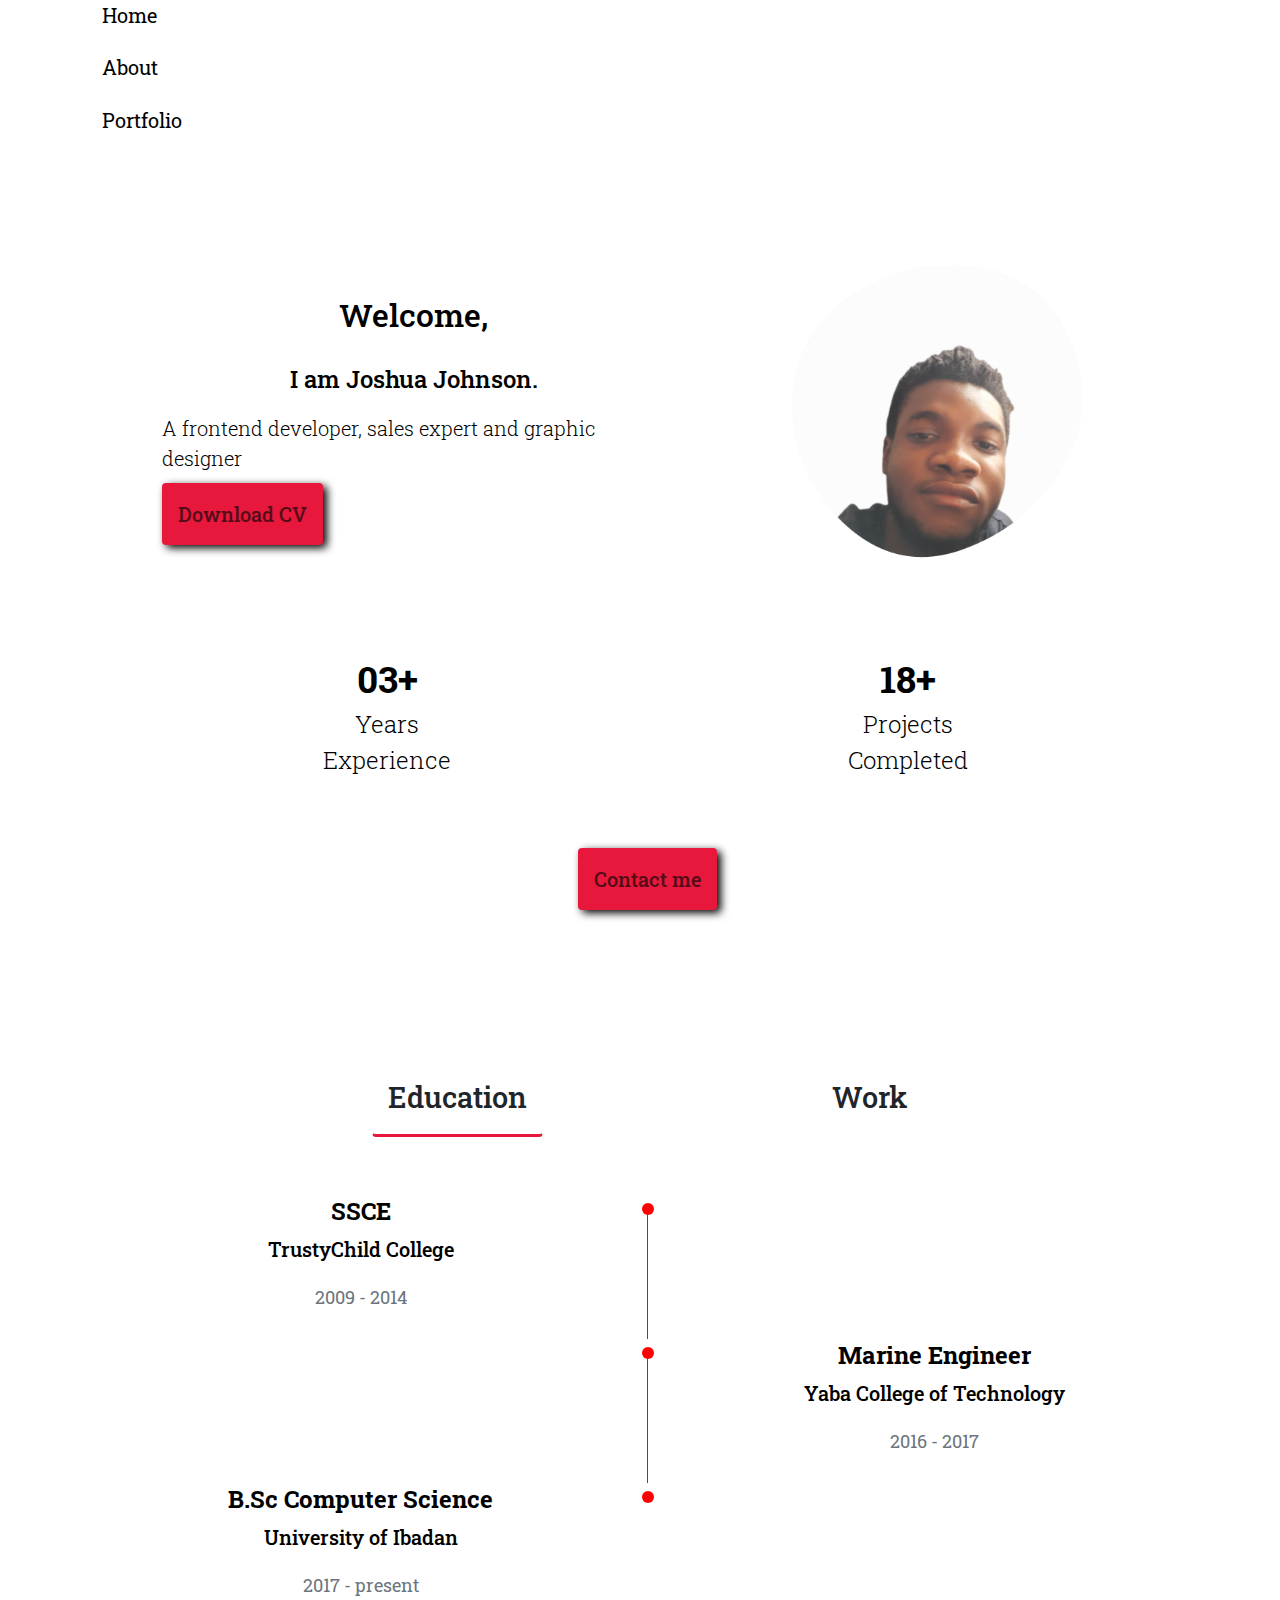
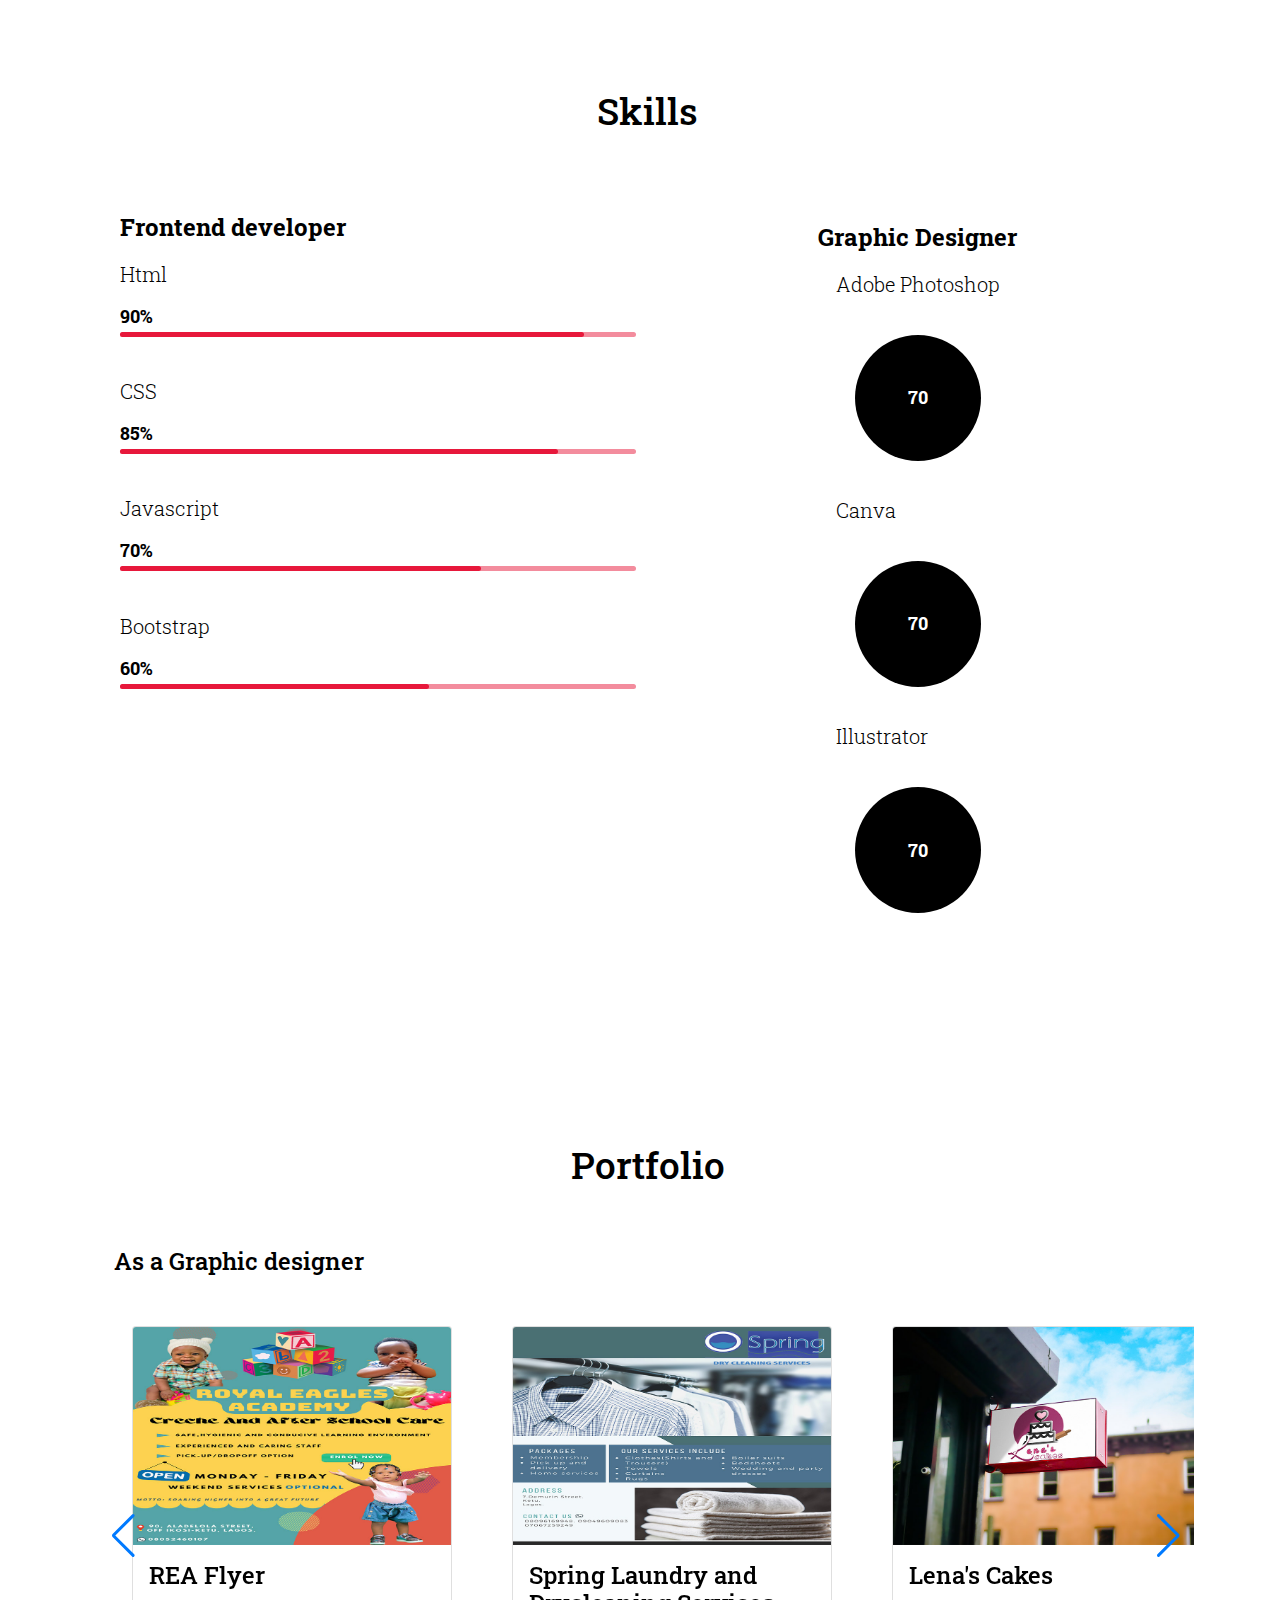
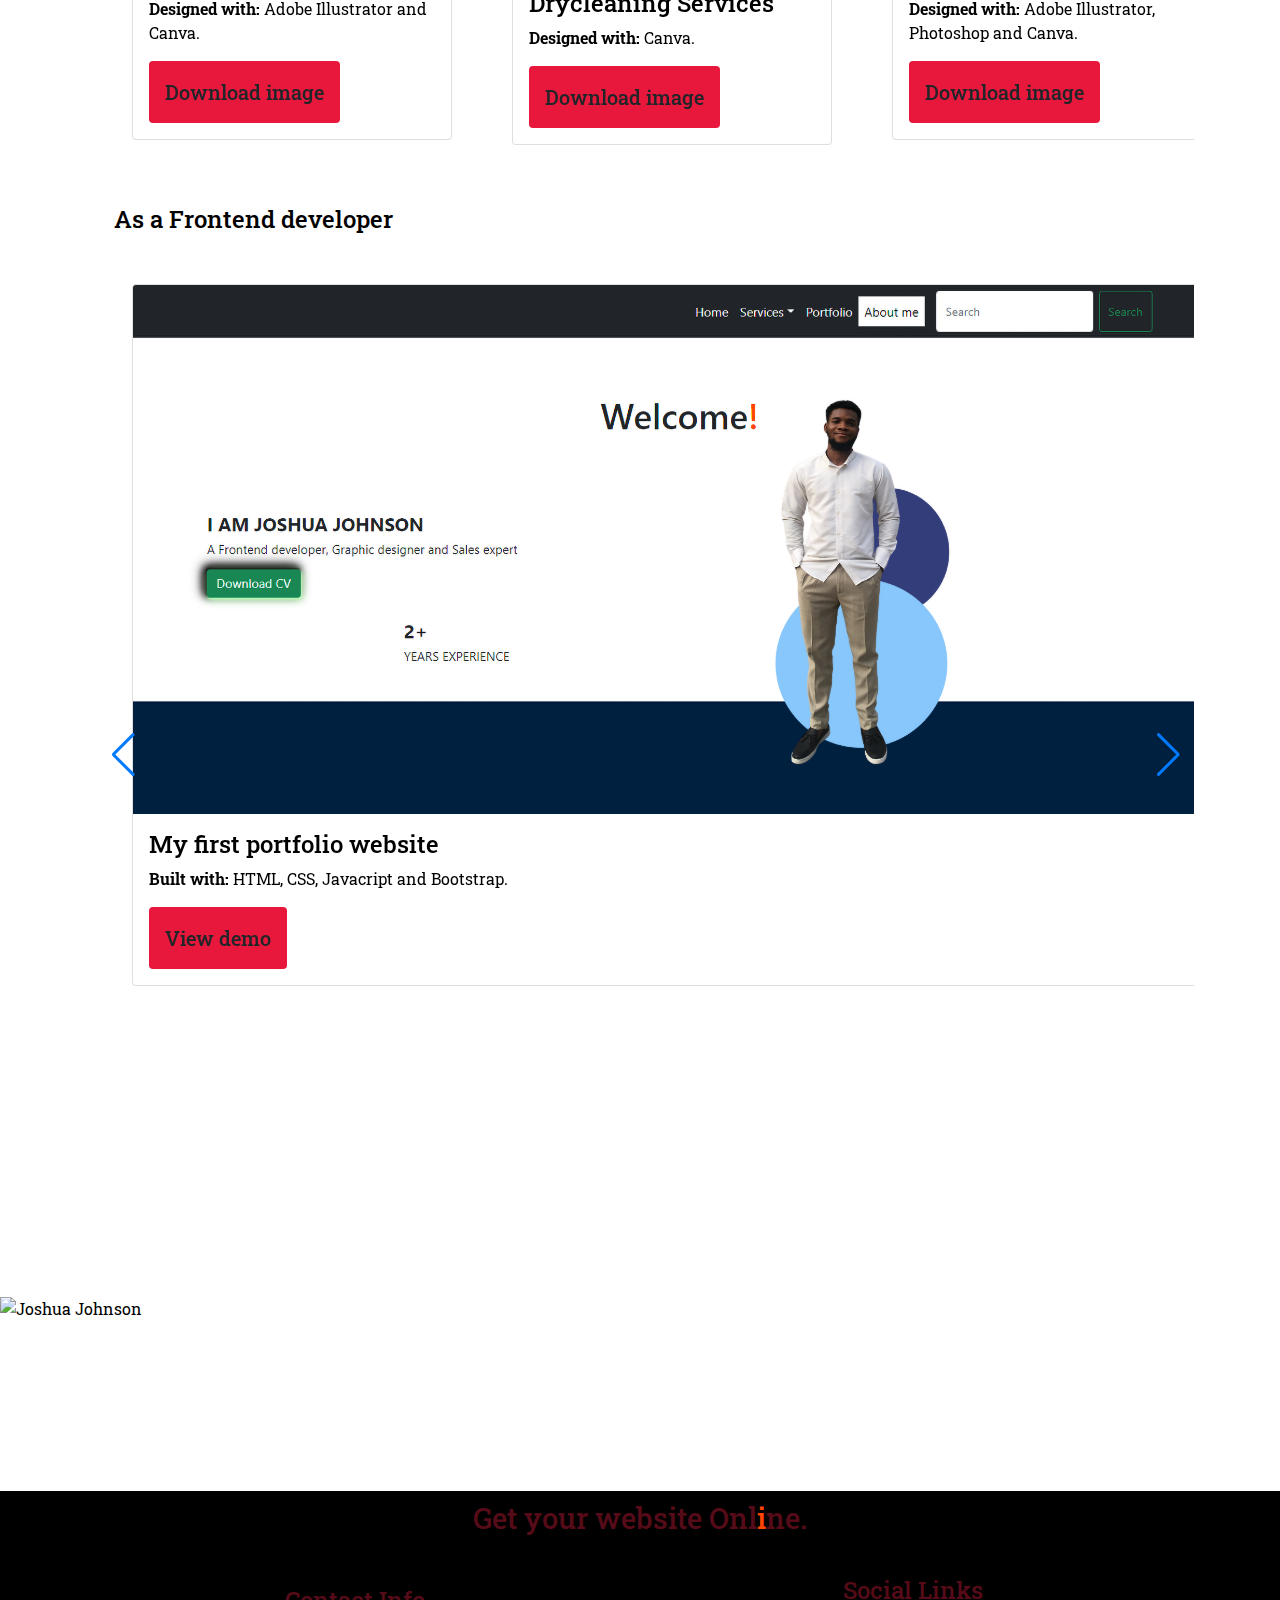
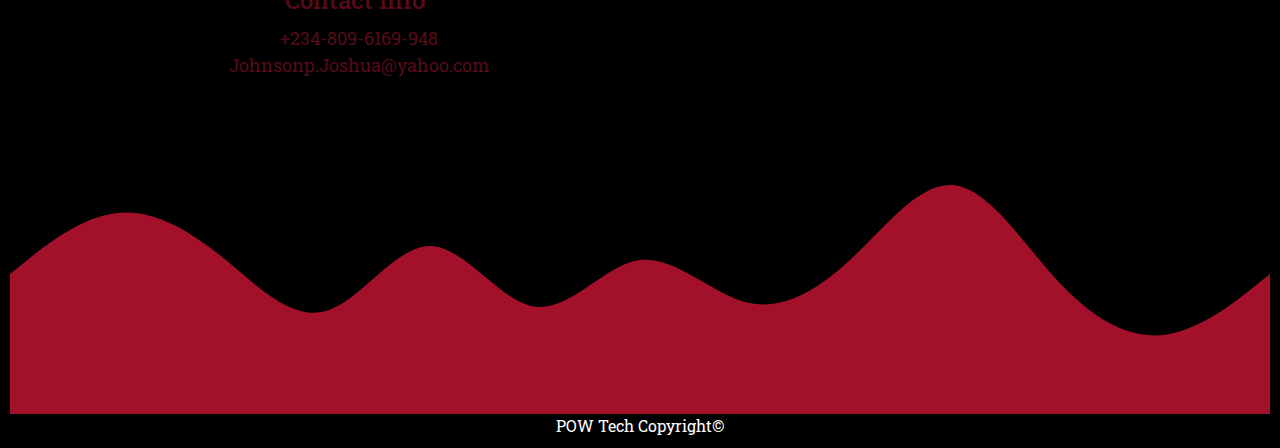
==== commit 9bdc855d: "Add files via upload" ====
--- a/portfolio.html
+++ b/portfolio.html
@@ -8,7 +8,6 @@
     <link rel="stylesheet" href="css/bootstrap.min.css">
     <link rel="stylesheet" href="css/portfolio.css">
     <script src="https://kit.fontawesome.com/d2d33bd796.js" crossorigin="anonymous"></script>
-    <link rel="stylesheet" href="font-awesome-4.7.0/css/font-awesome.min.css">
     <link rel="stylesheet" href="https://unpkg.com/swiper/swiper-bundle.min.css"/>
 </head>
 <body>
@@ -19,7 +18,7 @@
             <div class="nav_menu" id="nav-menu">
                 <ul class="nav_list grid">
                     <li class="nav_item">
-                        <a href="#home" class="nav_link"><i class="icon fa fa-home-alt"></i>Home</a>
+                        <a href="#home" class="nav_link"><i class="fa fa-home icon" aria-hidden="true"></i>Home</a>
                     </li>
                     <li class="nav_item">
                         <a href="#about" class="nav_link"><i class="icon fas fa-user-alt"></i>About</a>
@@ -55,7 +54,7 @@
         <div class="info row">
             <div class="exp_info col-6">
                 <span class="exp_info-years">
-                    03+
+                    03<span class="plus">+</span>
                 </span>
                 <span class="exp_info-description">
                     Years <br> Experience
@@ -63,7 +62,7 @@
             </div>
             <div class="exp_info col-6">
                 <span class="exp_info-years">
-                    18+
+                    18<span class="plus">+</span>
                 </span>
                 <span class="exp_info-description">
                     Projects <br> Completed
@@ -78,17 +77,17 @@
             <form action="https://formsubmit.co/johnsonp.joshua@yahoo.com" method="POST" class="row g-3">
                 <div class="col-md-6">
                     <label for="inputText4" class="form-label">Name</label>
-                    <input id="inputText4" type="text" class="form-control" placeholder="Your fullname">
+                    <input id="inputText4" type="text" name="name" class="form-control" placeholder="Your fullname">
                 </div>
                 <div class="col-md-6">
                     <label for="inputEmail4" class="form-label">Email</label>
-                    <input id="inputEmail4" type="email" class="form-control" placeholder="yourdomain@email.com" required>
+                    <input id="inputEmail4" type="email" name="email" class="form-control" placeholder="yourdomain@email.com" required>
                 </div>
                 <div class="col-12 form-floating">
-                    <textarea id="floatingTextarea2" class="form-control" style="height: 130px;" required></textarea>
+                    <textarea id="floatingTextarea2" name="message" class="form-control" style="height: 130px;" required></textarea>
                     <label style="color: #000;" for="floatingTextarea2">write your message...</label>
                 </div>
-                <input type="hidden" name="_next" value="Thanks.html">
+                <input type="hidden" name="_next" value="https://leovihildo.github.io/myportfolio/Thanks.html">
                 <button id="email" type="submit" class="btn btn-success">Submit</button>
                 <button id="email" type="submit" class="btn btn-danger btn-close-form">Close</button>
             </form>
@@ -311,10 +310,10 @@
                             <div class="skills-data">
                              <div class="skill">
                                  <h4 class="section-description skill-name">Canva</h4>
-                                 <!-- <span class="skills-num">80%</span> -->
+                                 <!-- <span class="skills-num">70%</span> -->
                              </div>
                              <div class="circular-progress">
-                                 <div class="skills-percentage-circle">80</div>
+                                 <div class="skills-percentage-circle">70</div>
                              </div>
                          </div>
                           <!-- ----END OF GRAPHIC DESIGNER SKILL 2---- -->
@@ -343,7 +342,7 @@
         <div class="container row portfolio-container">
             <h2 class="section-header skills-section">Portfolio</h2>
             <!-- PORTFOLIO AS A GRAPHIC DESIGNER----- -->
-            <h3 class="section-subheader graphic-skill">As a graphic designer</h3>
+            <h3 class="section-subheader graphic-skill">As a Graphic designer</h3>
             <span class="arrow-down-one"><i class="icon fa fa-sort-desc arrow-down-one-icon" aria-hidden="true"></i></span>
             <div class="swiper mySwiper graphic-container"> <!--SWIPER CONTAINER FOR GRAPHIC DESIGNER PORTFOLIO -->
             <div class="swiper-wrapper">
@@ -352,10 +351,7 @@
                 <img src="images/Graphics/REA_1200.jpg" alt="REA-Schools-graphic-design" class="card-img-top">
                 <div class="card-body">
                 <h4 class="card-title">REA Flyer</h4>
-                <p class="card-text">Lorem ipsum dolor sit amet consectetur adipisicing elit. 
-                    Officia rerum facilis sit optio maxime ducimus quos minus atque explicabo pariatur, 
-                    iste velit consequuntur voluptatum. Ea repudiandae nobis quas consectetur suscipit.
-                </p>
+                <p class="card-text"><strong>Designed with:</strong> Adobe Illustrator and Canva.</p>
                 <a href="images/Graphics/REA_1200.jpg" class="btn" download>Download image</a>
                 </div>
             </div> <!-- ---END OF GRAPHIC DESIGNER PORTFOLIO 1---- -->
@@ -365,9 +361,7 @@
                 <img src="images/Graphics/Spring_1200.jpg" alt="Spring-laundry-and-drycleaning-flyer" class="card-img-top">
                 <div class="card-body">
                 <h4 class="card-title">Spring Laundry and Drycleaning Services</h4>
-                <p class="card-text">Lorem ipsum dolor sit amet consectetur adipisicing elit. 
-                    Officia rerum facilis sit optio maxime ducimus quos minus atque explicabo pariatur, 
-                    iste velit consequuntur voluptatum. Ea repudiandae nobis quas consectetur suscipit.
+                <p class="card-text"><strong>Designed with:</strong> Canva.
                 </p>
                 <a href="images/Graphics/Spring_1200.jpg" class="btn" download>Download image</a>
                 </div>
@@ -378,10 +372,7 @@
                 <img src="images/Graphics/Lenascakes_1200.jpg" alt="Lenas-cakes-logo-brand" class="card-img-top">
                 <div class="card-body">
                 <h4 class="card-title">Lena&apos;s Cakes</h4>
-                <p class="card-text">Lorem ipsum dolor sit amet consectetur adipisicing elit. 
-                    Officia rerum facilis sit optio maxime ducimus quos minus atque explicabo pariatur, 
-                    iste velit consequuntur voluptatum. Ea repudiandae nobis quas consectetur suscipit.
-                </p>
+                <p class="card-text"><strong>Designed with:</strong> Adobe Illustrator, Photoshop and Canva.</p>
                 <a href="images/Graphics/Lenascakes_1200.jpg" class="btn" download>Download image</a>
                 </div>
             </div> <!-- ---END OF GRAPHIC DESIGNER PORTFOLIO 3---- -->
@@ -391,9 +382,7 @@
                 <img src="images/Graphics/Omono_1200.jpg" alt="Omono's-kitchen-graphic-design" class="card-img-top">
                 <div class="card-body">
                 <h4 class="card-title">Omono&apos;s Kitchen</h4>
-                <p class="card-text">Lorem ipsum dolor sit amet consectetur adipisicing elit. 
-                    Officia rerum facilis sit optio maxime ducimus quos minus atque explicabo pariatur, 
-                    iste velit consequuntur voluptatum. Ea repudiandae nobis quas consectetur suscipit.
+                <p class="card-text"><strong>Designed with:</strong> Adobe Illustrator and Photoshop.
                 </p>
                 <a href="images/Graphics/REA_1200.jpg" class="btn" download>Download image</a>
                 </div>
@@ -414,12 +403,10 @@
                  <img src="images/Frontend/myportfolio.png" alt="my-first-portfolio-website" class="card-img-top">
                  <div class="card-body">
                  <h4 class="card-title">My first portfolio website</h4>
-                 <p class="card-text">Lorem ipsum dolor sit amet consectetur adipisicing elit. 
-                     Officia rerum facilis sit optio maxime ducimus quos minus atque explicabo pariatur, 
-                     iste velit consequuntur voluptatum. Ea repudiandae nobis quas consectetur suscipit.
+                 <p class="card-text"><strong>Built with:</strong> HTML, CSS, Javacript and Bootstrap.
                  </p>
                  <a href="https://www.powtech.xyz" class="btn" target="_blank">View demo
-                 <i class="icon fas fa-external-link"></i></a>
+                 <i class="fa fa-external-link icon" aria-hidden="true"></i></a>
                  </div>
              </div> <!-- ---END OF FRONTEND DEVELOPER PORTFOLIO 1---- -->
  
@@ -428,28 +415,13 @@
                  <img src="images/Frontend/hp_large.jpg" alt="holiday-planner-web-app" class="card-img-top">
                  <div class="card-body">
                  <h4 class="card-title">The Holiday Planner web app</h4>
-                 <p class="card-text">Lorem ipsum dolor sit amet consectetur adipisicing elit. 
-                     Officia rerum facilis sit optio maxime ducimus quos minus atque explicabo pariatur, 
-                     iste velit consequuntur voluptatum. Ea repudiandae nobis quas consectetur suscipit.
+                 <p class="card-text">A basic CRUD website that helps users create schedules during holidays.
+                 <strong><br>Built with:</strong> HTML, CSS, Javacript and Bootstrap.
                  </p>
                  <a href="https://leovihildo.github.io/Holiday-planner" class="btn" target="_blank">View demo
-                 <i class="icon fas fa-external-link"></i></a>
+                 <i class="fa fa-external-link icon" aria-hidden="true"></i></a>
                  </div>
              </div> <!-- ---END OF FRONTEND DEVELOPER PORTFOLIO 2---- -->
- 
-             <!-- FRONTEND DEVELOPER PORTFOLIO 3---- -->
-             <div class="card col-3 swiper-slide">
-                 <img src="images/Frontend/" alt="Lenas-cakes-logo-brand" class="card-img-top">
-                 <div class="card-body">
-                 <h4 class="card-title">Lena&apos;s Cakes</h4>
-                 <p class="card-text">Lorem ipsum dolor sit amet consectetur adipisicing elit. 
-                     Officia rerum facilis sit optio maxime ducimus quos minus atque explicabo pariatur, 
-                     iste velit consequuntur voluptatum. Ea repudiandae nobis quas consectetur suscipit.
-                 </p>
-                 <a href="" class="btn" target="_blank">View demo
-                 <i class="icon fas fa-external-link"></i></a>
-                 </div>
-             </div> <!-- ---END OF FRONTEND DEVELOPER PORTFOLIO 3---- -->
              </div>
              <div class="swiper-button-next d-none d-lg-block"></div>
             <div class="swiper-button-prev d-none d-lg-block"></div>
@@ -462,7 +434,9 @@
     <!-- -----BACK TO TOP BUTTON---- -->
     <button type="button" id="btn-up" class="btn-up"><i class="fa fa-arrow-up" aria-hidden="true"></i></button>
 
-
+    <div id="footer-img">
+        <img src="images/Footer_img2.png" alt="Joshua Johnson">
+    </div>
     <!-- -----FOOTER SECTION--- -->
     <footer>
         <div class="container">
@@ -508,5 +482,4 @@
     <!-- <script src="js/circle-progress.js"></script> -->
     <script src="js/bootstrap.min.js"></script>
 </body>
-</html>
-
+</html>--- a/css/portfolio.css
+++ b/css/portfolio.css
@@ -1,9 +1,7 @@
 @import url('https://fonts.googleapis.com/css2?family=Roboto+Slab:wght@300;400;500;700;800;900&display=swap');
 
 /* CSS VARIABLES */
-:root{
-    --header-height: ;
-    
+:root{ 
     /* ----COLOURS---- */
     --main-hue-color: 350;
     /* --hue-colour-two: 350; */
@@ -13,7 +11,6 @@
     --main-color: hsl(var(--main-hue-color), 81%, 50%);
     --lighter-main-color: hsl(var(--main-hue-color), 81%, 75%);
     --bg-color-two: hsl(var(--main-hue-color), 100%, 91%);
-    --input-color: ;
 
     /* ----FONTS--- */
     /* ---font style-- */
@@ -26,13 +23,13 @@
 
     /* ---font sizes--- */
     --lg-font-size: 2rem;
-    --md-font-size: 1.135rem;
+    --md-font-size: 1.15rem;
     --sm-font-size: 1.045rem;
-    --xs-font-size: .85rem;
-    --h1-font-size: 1.6rem;
-    --h2-font-size: 1.4rem;
-    --h3-font-size: 1.25rem;
-    --icon-font-size: .795rem;
+    --xs-font-size: 1.025rem;
+    --h1-font-size: 1.8rem;
+    --h2-font-size: 1.5rem;
+    --h3-font-size: 1.3rem;
+    --icon-font-size: .95rem;
 
     /* ----Margin bottoms--- */
     --mb-lg: 20px;
@@ -56,12 +53,13 @@
     background-color: var(--bg-colour);
     color: var(--fg-colour);
 }
+.blur-body{
+    opacity: .5;
+    filter: blur(9px);
+}
 h1,h2,h3,h4{
     color: var(--fg-colour);
     font-weight: var(--md-font);
-}
-i{
-    font-size: var(--icon-font-size);
 }
 ul{
     list-style: none;
@@ -106,19 +104,36 @@
 /* ----REUSABLE CSS CLASSES------ */
 .section{
     margin-top: var(--mb-lg);
+    margin-bottom: var(--mb-lg);
     padding: 25px 10px 10px 25px;
 }
 .section-header{
     font-size: var(--h2-font-size);
     font-weight: var(--md-font);
+    margin-bottom: var(--mb-lg);
 }
 .section-subheader{
-    font-size: var(--h3-font-size);
-    font-weight: var(--md-font);
+    font-size: var(--md-font-size);
+    font-weight: var(--md-font);
+    margin-bottom: var(--mb-md);
 }
 .section-description{
     font-size: var(--sm-font-size);
     font-weight: var(--sm-font);
+    margin-bottom: var(--mb-sm);
+}
+.icon{
+    font-size: var(--icon-font-size);
+}
+.blur-one{
+    animation: blur-one 5s forwards;
+}
+.vanish{
+    animation: vanish 3s ease;
+    opacity: 0;
+}
+.blur-body>*{
+    filter: blur(25px);
 }
 /* ---HOME PAGE---- */
 .profile-img{
@@ -140,6 +155,15 @@
     box-shadow: 4px 3px 8px #000;
     color: var(--fg-color);
 }
+.btn-success{
+    background-color: rgb(5, 170, 5);
+}
+.btn-success, .btn-danger{
+    margin: var(--mb-lg) 10px;
+    width: 200px;
+    font-size: var(--md-font-size);
+    box-shadow: 4px 3px 8px #000;
+}
 .btn-home:hover{
     transform: scale(1.1);
 }
@@ -148,6 +172,9 @@
     margin: 10px auto;
     text-align: center;
 }
+.info-btn{
+    position: relative;
+}
 .exp_info-years{
     font-size: var(--lg-font-size);
     font-weight: var(--lg-font);
@@ -157,8 +184,34 @@
     font-size: var(--md-font-size);
     font-weight: var(--sm-font);
 }
+.hidden-form{
+    display: none;
+    position: absolute;
+    top: 50%;
+    left: 50%;
+    transform: translate(-50%, -80%);
+    z-index: 99;
+    margin-bottom: var(--mb-lg) auto;
+    background-color: #000;
+    box-shadow: 4px 3px 8px rgb(39, 39, 39);
+    padding: 20px;
+}
+.hidden-form form{
+    width: 100%;
+    margin: 20px auto;
+}
+.hidden-form form label{
+    color: #fff;
+}
+.display-form{
+    display: block;
+    backdrop-filter: blur(25px);
+}
 
 /* ---ABOUT PAGE SECTION--- */
+/* .vanish{
+    animation: vanish 4s ease;
+} */
 .edu-sections{
     margin-bottom: var(--mb-lg);
 }
@@ -230,18 +283,61 @@
     font-weight: var(--md-font);
     text-align: center;
 }
-.accordion-body{
-    border: 2px solid var(--main-color);
-    padding: 25px;
-    background-color: var(--bg-color-two);
-}
-.skill-icon{
-    margin-bottom: var(--mb-lg);
-}
-.skill-icon>i{
+.skills-title{
+    margin-bottom: var(--mb-lg);
+}
+.skills-title h3{
+    font-weight: var(--lg-font);
+}
+.skills-list{
+    margin-bottom: var(--mb-lg);
+}
+.skills-num{
+    font-size: var(--xs-font-size);
+}
+.skills-bar, .skills-percentage{
+    height: 5px;
+    border-radius: 15px;
+}
+.skills-bar{
+    background-color: var(--lighter-main-color);
+}
+.skills-data{
     margin-bottom: var(--mb-md);
 }
-
+.skills-percentage{
+    display: block;
+    background-color: var(--main-color);
+    z-index: 10;
+    animation: 4s anim forwards;
+}
+.circular-progress{
+    position: relative;
+    top: 50%;
+    left: 50%;
+    transform: translate(-50%, -50%);
+    height: 150px;
+    width: 150px;
+    background-color: #fff;
+    border-radius: 50%;
+    place-items: center;
+    display: grid;
+}
+.circular-progress::before{
+    content: "";
+    position: absolute;
+    height: 84%;
+    width: 84%;
+    background-color: #000;
+    border-radius: 50%;
+    margin: var(--mb-md) 0;
+}
+.skills-percentage-circle{
+    position: relative;
+    /* text-align: center; */
+    font-size: var(--xs-font-size);
+    color: #fff;
+}
 /* ----PORTFOLIO SECTION OF THE PAGE---- */
 #portfolio .card{
     margin: var(--mb-lg);
@@ -264,8 +360,211 @@
 .graphic-container, .frontend-container{
     display: none;
 }
-
-
+/* footer */
+footer{
+    padding: 10px;
+    margin-top: 170px;
+    position: relative;
+    text-align: center;
+    background-color: #000;
+    color: var(--fg-color);
+    /* margin-bottom: 50px; */
+}
+footer h5{
+    font-size: var(--h3-font-size);
+    font-weight: var(--md-font);
+    width: 60%;
+    margin: 25px auto;
+}
+footer h6{
+    font-size: var(--md-font-size);
+    font-weight: var(--md-font);
+    margin: 10px 0;
+}
+footer hr{
+    background-color: #000;
+}
+footer a{
+    color: #000;
+}
+footer .contact, footer .social{
+    margin-bottom: 40px;
+}
+#copy{
+    position: relative;
+    bottom: 0;
+}
+/* #copy span: */
+.contact, .social{
+    font-size: var(--xs-font-size);
+    padding: 15px;
+}
+.contact span{
+    margin-left: 8px;
+}
+.ig, .fb, .linkd{
+    font-size: var(--lg-font-size);
+    margin: 5px auto;
+}
+.ig a, .fb a, .linkd a{
+    color: var(--lighter-main-color);
+}
+.fb a:hover{
+    color: blue;
+}
+.ig a:hover{
+    color: red;
+}
+.linkd a:hover{
+    color: gray;
+}
+#btn-up{
+    display: none;
+    z-index: 9;
+    position: fixed;
+    bottom: 10%;
+    right:10%;
+    width: 30px;
+    height: 30px;
+    border: none;
+    font-size: var(--icon-font-size);
+    border-radius: 50%;
+    background-color: var(--main-color);
+    box-shadow: 3px 3px 10px #000;
+}
+#copy svg>path{
+    fill: var(--main-color);
+}
+#copy span:nth-child(2){
+    color: #fff;
+}
+/* #copy{
+    position: absolute;
+    bottom: 0;
+    left: 0;
+    font-size: .7em;
+    color: #fff;
+    width: 100%;
+    height: 30px;
+    background-color: grey;
+    padding: 15px;
+    text-align: center;
+}
+#copy>span{
+    position: absolute;
+    top: 50%;
+    left: 50%;
+    transform: translate(-50%, -50%);
+} */
+.ispan{
+    color: orangered;
+}
+
+/* Page animations */
+@keyframes anim{
+    0%{
+        width: 0;
+    }
+}
+@keyframes blur-one{
+    0%{
+        filter: blur(18px);
+        -webkit-filter: blur(18px);
+        -ms-filter: blur(18px);
+    }
+    50%{
+        filter: blur(55px);
+        -webkit-filter: blur(55px);
+        -ms-filter: blur(55px);
+    }
+    100%{
+        opacity: 0;
+    }
+}
+/* @keyframes blur-two{
+    100%{
+        filter: blur(55px);
+        -webkit-filter: blur(55px);
+        -ms-filter: blur(55px);
+    }
+}
+@keyframes vanish{
+    0%{
+        opacity: 0;
+    }
+    100%{
+        opacity: 1;
+    }
+} */
+
+
+/* for large devices */
+@media (min-width: 992px){
+    :root{    
+        /* ----FONTS--- */
+    
+        /* ---font sizes--- */
+        --lg-font-size: 2.3rem;
+        --md-font-size: 1.5rem;
+        --sm-font-size: 1.25rem;
+        --xs-font-size: 1.125rem;
+        --h1-font-size: 2.1rem;
+        --h2-font-size: 2rem;
+        --h3-font-size: 1.8rem;
+        --icon-font-size: 1.05rem;
+    
+        /* ----Margin bottoms--- */
+        --mb-lg: 30px;
+        --mb-md: 20px;
+        --mb-sm: 10px;
+    }
+    /* home ---- page */
+    .home-section .container{
+        margin: var(--mb-md) auto;
+        display: flex;
+        justify-content: space-evenly;
+        align-items: center;
+    }
+    /* /* .home-section .container .info>.exp_info:nth-child(1) .exp_info-years, .exp_info-description:nth-child(1){
+        background-color: chartreuse;
+        margin-left: 70px;
+    } */
+    /* .home-section .container .info>.exp_info .exp_info-years, .exp_info-description{
+        background-color: chartreuse;
+    } */
+    .home-data{
+        position: relative;
+        top: 50%;
+        margin-left: var(--mb-lg);
+        padding-left: var(--mb-lg);
+        place-items: center;
+    }
+    .profile-img {
+        width: 390px;
+        height: 390px;
+        float: right;
+    }
+    /* About ---- page */
+    .about-section .container{
+        margin: var(--mb-md) auto;
+        padding: var(--mb-sm);
+    }
+    .skills-section{
+        margin-top: var(--mb-lg);
+    }
+    .skills-content{
+        padding: var(--mb-sm);
+        margin: var(--mb-sm) auto;
+
+    }
+    .skills-title:nth-child(2){
+        float: right;
+        margin: var(--mb-sm) auto;
+        position: relative;
+        place-items: center;
+        display: grid;
+    }
+}
 /* for mobile and tablets */
 @media screen and (max-width: 991px){
     .header{
@@ -280,7 +579,7 @@
         position: fixed;
         bottom: -100%;
         left: 0;
-        background-color: cornsilk;
+        background-color: var(--lighter-main-color);
         padding: 2rem 1.5rem 4rem;
         border-radius: 10px;
         box-shadow: 0 -1px 3px #6e8898;
@@ -294,7 +593,7 @@
         display: flex;
         flex-direction:  column;
         align-items: center;
-        font-size: var(--xs-font-size);
+        font-size: var(--sm-font-size);
         color: var(--title-colour);
     }
     .nav_icon{
